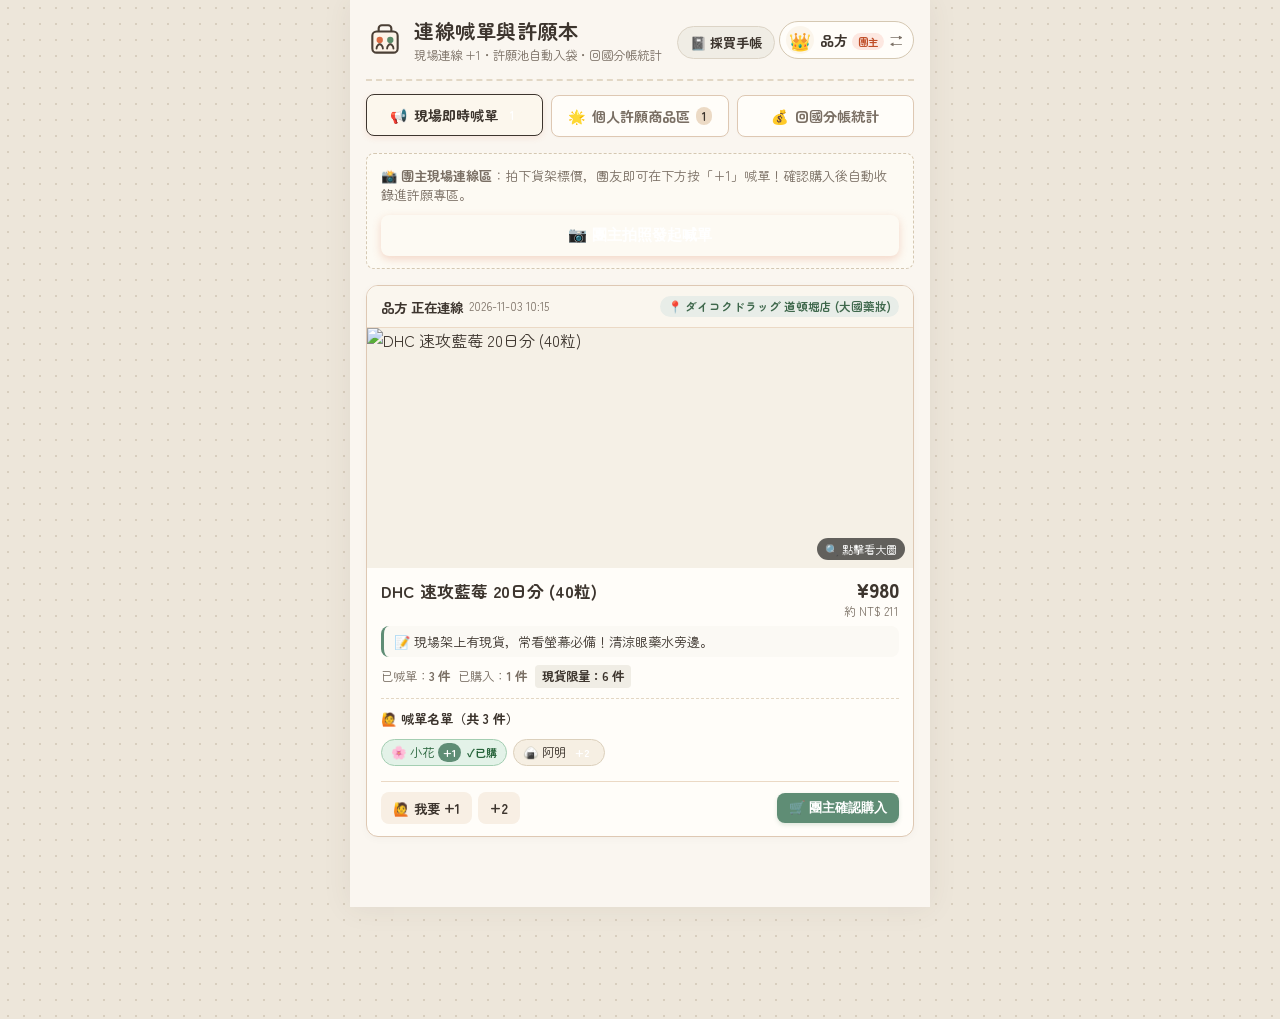
==== groupbuy.html @ c8077ee7 "Add files via upload" ====
<!DOCTYPE html>
<html lang="zh-TW">
  <head>
    <meta charset="UTF-8" />
    <meta name="viewport" content="width=device-width, initial-scale=1.0, maximum-scale=1.0, user-scalable=no" />
    <meta name="theme-color" content="#FAF6F0" />
    <title>旅途採買手帳｜日本藥妝團購喊單與許願本</title>
    <link rel="preconnect" href="https://fonts.googleapis.com" />
    <link rel="preconnect" href="https://fonts.gstatic.com" crossorigin />
    <link
      href="https://fonts.googleapis.com/css2?family=Noto+Sans+TC:wght@400;500;700&family=Zen+Maru+Gothic:wght@500;700&display=swap"
      rel="stylesheet"
    />
    <link rel="stylesheet" href="./styles.css?v=20261103_v1" />
    <link rel="stylesheet" href="./groupbuy.css?v=20261103_v1" />
  </head>
  <body>
    <div class="notebook-container groupbuy-app">
      <!-- 頂部手帳風導航列 -->
      <header class="app-header groupbuy-header">
        <div class="brand-title">
          <svg class="brand-icon" viewBox="0 0 36 36" fill="none" xmlns="http://www.w3.org/2000/svg">
            <path d="M6 14C6 11.7909 7.79086 10 10 10H26C28.2091 10 30 11.7909 30 14V26C30 28.2091 28.2091 30 26 30H10C7.79086 30 6 28.2091 6 26V14Z" fill="#FDF3E7" stroke="#4A3F35" stroke-width="2"/>
            <path d="M12 10V7C12 5.34315 13.3431 4 15 4H21C22.6569 4 24 5.34315 24 7V10" stroke="#4A3F35" stroke-width="2"/>
            <circle cx="13" cy="18" r="3" fill="#D96B43"/>
            <circle cx="23" cy="18" r="3" fill="#5B8C69"/>
            <path d="M10 26C10 23.5 12 22 13 22C14 22 16 23.5 16 26" stroke="#4A3F35" stroke-width="1.8" stroke-linecap="round"/>
            <path d="M20 26C20 23.5 22 22 23 22C24 22 26 23.5 26 26" stroke="#4A3F35" stroke-width="1.8" stroke-linecap="round"/>
          </svg>
          <div>
            <h1>連線喊單與許願本</h1>
            <p class="subtitle">現場連線 +1・許願池自動入袋・回國分帳統計</p>
          </div>
        </div>

        <div class="header-actions">
          <!-- 回到採買手帳主站按鈕 -->
          <a href="./index.html" class="nav-back-link" title="返回採買手帳比價">
            <span class="nav-pill">📓 採買手帳</span>
          </a>

          <!-- 當前個人帳號身分卡 -->
          <button id="btnSwitchUser" class="current-user-card" title="切換或建立帳號">
            <span id="currentUserAvatar" class="user-avatar-badge">👑</span>
            <div class="user-meta">
              <span id="currentUserName" class="user-name">品方</span>
              <span id="currentUserRole" class="user-role-tag leader">團主</span>
            </div>
            <span class="switch-icon">⇄</span>
          </button>
        </div>
      </header>

      <!-- 主要功能分頁導覽 -->
      <nav class="groupbuy-nav-tabs">
        <button type="button" class="tab-item active" data-tab="liveStream">
          <span class="tab-icon">📢</span>
          <span class="tab-title">現場即時喊單</span>
          <span class="tab-badge" id="badgeLiveCount">0</span>
        </button>
        <button type="button" class="tab-item" data-tab="wishlist">
          <span class="tab-icon">🌟</span>
          <span class="tab-title">個人許願商品區</span>
          <span class="tab-badge" id="badgeWishCount">0</span>
        </button>
        <button type="button" class="tab-item" data-tab="settlement">
          <span class="tab-icon">💰</span>
          <span class="tab-title">回國分帳統計</span>
        </button>
      </nav>

      <!-- TAB 1: 現場即時喊單看板 -->
      <main id="tabLiveStream" class="tab-content active">
        <!-- 發文頂部操作列 -->
        <section class="live-action-bar">
          <div class="live-prompt-note">
            📸 <strong>團主現場連線區</strong>：拍下貨架標價，團友即可在下方按「+1」喊單！確認購入後自動收錄進許願專區。
          </div>
          <button type="button" id="btnNewLivePost" class="btn-primary-action">
            <span>📷 團主拍照發起喊單</span>
          </button>
        </section>

        <!-- 現場連線貼文瀑布流 -->
        <section id="livePostsContainer" class="live-posts-grid">
          <!-- 動態渲染 -->
        </section>
      </main>

      <!-- TAB 2: 個人許願商品專區 -->
      <main id="tabWishlist" class="tab-content hidden">
        <section class="wishlist-toolbar">
          <div class="wishlist-filter-group">
            <label for="wishlistUserFilter" class="filter-label">檢視對象：</label>
            <select id="wishlistUserFilter" class="notebook-select">
              <option value="all">👥 全體成員的許願池</option>
              <!-- 動態載入使用者 -->
            </select>
          </div>

          <div class="wishlist-status-tabs">
            <button type="button" class="status-chip active" data-status="all">全部</button>
            <button type="button" class="status-chip" data-status="pending">📌 許願中</button>
            <button type="button" class="status-chip bought" data-status="bought">✅ 已購入</button>
          </div>

          <button type="button" id="btnOpenNewWishModal" class="btn-secondary-action">
            <span>➕ 我要許願商品</span>
          </button>
        </section>

        <!-- 許願卡片列表 -->
        <section id="wishlistContainer" class="wishlist-grid">
          <!-- 動態渲染 -->
        </section>
      </main>

      <!-- TAB 3: 回國金額分帳與統計 -->
      <main id="tabSettlement" class="tab-content hidden">
        <!-- 統計看板 -->
        <section class="summary-hero-card">
          <div class="hero-header">
            <h3>🧮 回國分帳結算總表</h3>
            <div class="rate-config-box">
              <label for="settlementRateInput">計算匯率：</label>
              <input type="number" id="settlementRateInput" step="0.001" value="0.215" class="rate-input" />
              <button type="button" id="btnSaveRate" class="mini-btn">更新</button>
            </div>
          </div>

          <div class="stat-tiles-row">
            <div class="stat-tile">
              <span class="stat-label">總採購品項</span>
              <strong id="statTotalItems" class="stat-num">0 件</strong>
            </div>
            <div class="stat-tile">
              <span class="stat-label">總採購日圓</span>
              <strong id="statTotalYen" class="stat-num yen">¥0</strong>
            </div>
            <div class="stat-tile highlight">
              <span class="stat-label">折合應收台幣</span>
              <strong id="statTotalTwd" class="stat-num twd">NT$ 0</strong>
            </div>
            <div class="stat-tile">
              <span class="stat-label">已收齊金額</span>
              <strong id="statPaidTwd" class="stat-num paid">NT$ 0</strong>
            </div>
          </div>
        </section>

        <!-- 各成員個別結算單 -->
        <section class="member-bills-section">
          <div class="section-title-row">
            <h4>📋 成員分帳帳單明細</h4>
            <button type="button" id="btnExportAllCsv" class="mini-btn">📥 匯出完整 CSV</button>
          </div>
          <div id="memberBillsContainer" class="member-bills-list">
            <!-- 動態渲染各成員帳單 -->
          </div>
        </section>
      </main>
    </div>

    <!-- MODAL 1: 團主發起現場喊單連線 -->
    <div id="modalNewLivePost" class="modal-backdrop hidden">
      <div class="modal-sheet">
        <div class="modal-header">
          <h3>📷 團主發起現場喊單連線</h3>
          <button type="button" class="close-btn" data-close-modal="modalNewLivePost">✕</button>
        </div>
        <form id="formNewLivePost" class="modal-form">
          <div class="form-group">
            <label class="form-label">商品相片 <span class="required">*</span></label>
            <div class="photo-upload-box">
              <input type="file" id="postImageInput" accept="image/*" class="file-input-hidden" />
              <div id="postImagePreviewContainer" class="image-preview-wrapper hidden">
                <img id="postImagePreview" src="" alt="預覽" />
                <button type="button" id="btnRemovePostImage" class="remove-photo-btn">✕ 重新選擇</button>
              </div>
              <button type="button" id="btnSelectPostImage" class="btn-upload-trigger">
                <span>📸 拍攝貨架或從相簿上傳</span>
              </button>
            </div>
          </div>

          <div class="form-group">
            <label for="postTitleInput" class="form-label">商品名稱 <span class="required">*</span></label>
            <input type="text" id="postTitleInput" class="form-input" placeholder="例：DHC 速攻藍莓 20日分" required />
          </div>

          <div class="form-row">
            <div class="form-group half">
              <label for="postPriceYenInput" class="form-label">現場標價 (日圓含稅) <span class="required">*</span></label>
              <div class="input-with-affix">
                <span class="affix">¥</span>
                <input type="number" id="postPriceYenInput" class="form-input" placeholder="980" min="1" required />
              </div>
            </div>
            <div class="form-group half">
              <label for="postStockLimitInput" class="form-label">現貨限量 (件)</label>
              <input type="number" id="postStockLimitInput" class="form-input" placeholder="不限請留空" min="1" />
            </div>
          </div>

          <div class="form-group">
            <label for="postStoreInput" class="form-label">所在店家 / 地點</label>
            <input type="text" id="postStoreInput" class="form-input" placeholder="例：ダイコクドラッグ 道頓堀店" />
          </div>

          <div class="form-group">
            <label for="postNoteInput" class="form-label">備註說明 / 款式規格</label>
            <textarea id="postNoteInput" class="form-textarea" rows="2" placeholder="例：架上還有現貨 5 包，清涼款只有 2 瓶"></textarea>
          </div>

          <div class="modal-footer">
            <button type="button" class="btn-cancel" data-close-modal="modalNewLivePost">取消</button>
            <button type="submit" class="btn-submit">🚀 發布現場喊單</button>
          </div>
        </form>
      </div>
    </div>

    <!-- MODAL 2: 成員新增許願商品 -->
    <div id="modalNewWish" class="modal-backdrop hidden">
      <div class="modal-sheet">
        <div class="modal-header">
          <h3>🌟 新增個人許願商品</h3>
          <button type="button" class="close-btn" data-close-modal="modalNewWish">✕</button>
        </div>
        <form id="formNewWish" class="modal-form">
          <div class="form-group">
            <label class="form-label">許願人身分</label>
            <div id="wishAuthorDisplay" class="static-pill-display">👑 品方</div>
          </div>

          <div class="form-group">
            <label class="form-label">商品相片 (包裝/照片)</label>
            <div class="photo-upload-box">
              <input type="file" id="wishImageInput" accept="image/*" class="file-input-hidden" />
              <div id="wishImagePreviewContainer" class="image-preview-wrapper hidden">
                <img id="wishImagePreview" src="" alt="預覽" />
                <button type="button" id="btnRemoveWishImage" class="remove-photo-btn">✕ 重新選擇</button>
              </div>
              <button type="button" id="btnSelectWishImage" class="btn-upload-trigger">
                <span>📷 上傳想買的商品包裝截圖</span>
              </button>
            </div>
          </div>

          <div class="form-group">
            <label for="wishTitleInput" class="form-label">商品名稱 <span class="required">*</span></label>
            <input type="text" id="wishTitleInput" class="form-input" placeholder="例：EVE 白兔止痛藥 QUICK DX 40錠" required />
          </div>

          <div class="form-row">
            <div class="form-group half">
              <label for="wishQtyInput" class="form-label">想買數量 <span class="required">*</span></label>
              <input type="number" id="wishQtyInput" class="form-input" value="1" min="1" max="99" required />
            </div>
            <div class="form-group half">
              <label for="wishTargetPriceInput" class="form-label">參考預算/建議售價 (日圓)</label>
              <div class="input-with-affix">
                <span class="affix">¥</span>
                <input type="number" id="wishTargetPriceInput" class="form-input" placeholder="例：1780" min="0" />
              </div>
            </div>
          </div>

          <div class="form-group">
            <label for="wishNoteInput" class="form-label">規格備註 (容量/顏色/口味/可接受替代品)</label>
            <textarea id="wishNoteInput" class="form-textarea" rows="2" placeholder="例：如果 40 錠缺貨，買 20 錠也可以"></textarea>
          </div>

          <div class="modal-footer">
            <button type="button" class="btn-cancel" data-close-modal="modalNewWish">取消</button>
            <button type="submit" class="btn-submit">✨ 加入許願池</button>
          </div>
        </form>
      </div>
    </div>

    <!-- MODAL 3: 切換或建立帳號 -->
    <div id="modalAccount" class="modal-backdrop hidden">
      <div class="modal-sheet">
        <div class="modal-header">
          <h3>👥 切換或建立個人帳號</h3>
          <button type="button" class="close-btn" data-close-modal="modalAccount">✕</button>
        </div>
        <div class="account-modal-content">
          <p class="account-tip">點擊切換操作身分；不同成員可以喊單或許願，團主能確認購入！</p>
          <div id="accountsListContainer" class="accounts-list">
            <!-- 動態渲染帳號 -->
          </div>

          <hr class="divider" />

          <!-- 新增個人帳號表單 -->
          <form id="formNewUser" class="new-user-form">
            <h4>➕ 建立新朋友帳號</h4>
            <div class="form-row">
              <div class="form-group" style="width:70px;">
                <label class="form-label">頭像</label>
                <select id="newUserAvatar" class="notebook-select">
                  <option value="🌸">🌸</option>
                  <option value="🍙">🍙</option>
                  <option value="🐱">🐱</option>
                  <option value="🐶">🐶</option>
                  <option value="🐰">🐰</option>
                  <option value="🐻">🐻</option>
                  <option value="🐼">🐼</option>
                  <option value="🦊">🦊</option>
                  <option value="🍓">🍓</option>
                  <option value="👑">👑</option>
                </select>
              </div>
              <div class="form-group" style="flex:1;">
                <label for="newUserNameInput" class="form-label">姓名 / LINE暱稱 <span class="required">*</span></label>
                <input type="text" id="newUserNameInput" class="form-input" placeholder="例：小雅" required />
              </div>
              <div class="form-group" style="width:110px;">
                <label class="form-label">身分</label>
                <select id="newUserRole" class="notebook-select">
                  <option value="member">團友</option>
                  <option value="leader">團主(代購)</option>
                </select>
              </div>
            </div>
            <button type="submit" class="btn-secondary-action full-width">➕ 建立並切換為此帳號</button>
          </form>
        </div>
      </div>
    </div>

    <!-- MODAL 4: 團主確認購入彈窗 -->
    <div id="modalConfirmPurchase" class="modal-backdrop hidden">
      <div class="modal-sheet">
        <div class="modal-header">
          <h3>🛒 確認購入・商品移至個人許願專區</h3>
          <button type="button" class="close-btn" data-close-modal="modalConfirmPurchase">✕</button>
        </div>
        <div class="confirm-purchase-body">
          <div id="confirmPurchaseProductSummary" class="purchase-product-summary"></div>
          <p class="confirm-tip">請勾選本次在店裡實際買到的成員喊單。勾選後，商品會<strong>自動移入該成員的個人許願池「已購入」清單</strong>中，並計入分帳！</p>
          <div id="confirmOrdersListContainer" class="confirm-orders-list"></div>
          <div class="modal-footer">
            <button type="button" class="btn-cancel" data-close-modal="modalConfirmPurchase">取消</button>
            <button type="button" id="btnExecutePurchase" class="btn-submit">✅ 確認入袋並移至已購入</button>
          </div>
        </div>
      </div>
    </div>

    <!-- 圖片放大預覽 Lightbox -->
    <div id="groupbuyLightbox" class="modal-backdrop hidden">
      <div class="lightbox-content">
        <button id="btnCloseLightbox" class="lightbox-close">✕ 關閉原圖</button>
        <img id="lightboxImg" src="" alt="放大圖" />
      </div>
    </div>

    <!-- 輕量 Toast 提示 -->
    <div id="toastBanner" class="toast-banner hidden"></div>

    <script src="./groupbuy.js?v=20261103_v1"></script>
  </body>
</html>
---- styles.css ----
:root {
  --bg-paper: #faf6f0;
  --bg-card: #fffdf9;
  --bg-sub: #f3ece1;
  --ink-main: #3d352e;
  --ink-muted: #7a6f64;
  --ink-light: #a69b8f;
  --border-warm: #e4dbc8;
  --border-dark: #4a3f35;
  --accent-sage: #5f8d75;
  --accent-sage-light: #e5f0ea;
  --accent-persimmon: #d96b43;
  --accent-persimmon-light: #fbece6;
  --accent-mustard: #e6b450;
  --shadow-soft: 0 3px 0 #e4dbc8;
  --shadow-active: 0 3px 0 #5f8d75;
  --radius-lg: 18px;
  --radius-md: 12px;
  --radius-sm: 8px;
}

* {
  box-sizing: border-box;
  margin: 0;
  padding: 0;
  -webkit-tap-highlight-color: transparent;
}

body {
  background-color: #ede6da;
  background-image: radial-gradient(#d8cebe 0.8px, transparent 0.8px);
  background-size: 16px 16px;
  color: var(--ink-main);
  font-family: "Zen Maru Gothic", "Noto Sans TC", sans-serif;
  line-height: 1.5;
  padding-bottom: 112px;
}

.notebook-container {
  max-width: 580px;
  margin: 0 auto;
  min-height: 100vh;
  background-color: var(--bg-paper);
  box-shadow: 0 0 28px rgba(74, 63, 53, 0.08);
  padding: 16px 16px 32px;
  position: relative;
}

/* 頂部標題列 */
.app-header {
  display: flex;
  align-items: center;
  justify-content: space-between;
  padding-bottom: 14px;
  border-bottom: 2px dashed var(--border-warm);
  margin-bottom: 14px;
}

.brand-title {
  display: flex;
  align-items: center;
  gap: 10px;
}

.brand-icon {
  width: 38px;
  height: 38px;
  flex-shrink: 0;
}

.brand-title h1 {
  font-size: 1.25rem;
  font-weight: 700;
  letter-spacing: 0.03em;
  color: var(--ink-main);
}

.subtitle {
  font-size: 0.78rem;
  color: var(--ink-muted);
}

.icon-btn {
  display: inline-flex;
  align-items: center;
  gap: 6px;
  background: var(--bg-card);
  border: 1.5px solid var(--border-warm);
  border-radius: 999px;
  padding: 6px 10px;
  color: var(--ink-main);
  font-family: inherit;
  font-size: 0.78rem;
  cursor: pointer;
  box-shadow: 0 2px 0 var(--border-warm);
  transition: transform 0.1s ease;
}

.icon-btn:active {
  transform: translateY(1px);
}

.rate-pill {
  font-weight: 700;
  color: var(--accent-sage);
}

/* 商店切換書籤 */
.store-tabs-section {
  display: flex;
  align-items: center;
  gap: 8px;
  margin-bottom: 12px;
  overflow-x: auto;
  padding-bottom: 4px;
  scrollbar-width: none;
}

.store-tabs-section::-webkit-scrollbar {
  display: none;
}

.store-tabs {
  display: flex;
  gap: 8px;
}

.store-tab {
  white-space: nowrap;
  padding: 7px 14px;
  border-radius: 12px;
  border: 1.5px solid var(--border-warm);
  background: var(--bg-sub);
  color: var(--ink-muted);
  font-family: inherit;
  font-size: 0.86rem;
  font-weight: 700;
  cursor: pointer;
  display: inline-flex;
  align-items: center;
  gap: 6px;
  transition: all 0.15s ease;
}

.store-tab.active {
  background: var(--ink-main);
  color: #fffdf9;
  border-color: var(--ink-main);
  box-shadow: 0 2px 0 rgba(61, 53, 46, 0.25);
}

.store-tab-count {
  font-size: 0.72rem;
  padding: 1px 6px;
  border-radius: 99px;
  background: rgba(255, 255, 255, 0.2);
}

.store-tab:not(.active) .store-tab-count {
  background: var(--border-warm);
  color: var(--ink-main);
}

.add-store-btn {
  white-space: nowrap;
  padding: 7px 12px;
  border-radius: 12px;
  border: 1.5px dashed var(--ink-light);
  background: transparent;
  color: var(--ink-muted);
  font-family: inherit;
  font-size: 0.82rem;
  font-weight: 600;
  cursor: pointer;
}

/* 免稅進度卡片 */
.tax-free-card {
  background: var(--bg-card);
  border: 1.5px solid var(--border-warm);
  border-radius: var(--radius-md);
  padding: 12px 14px;
  margin-bottom: 14px;
  box-shadow: var(--shadow-soft);
}

.tax-free-card.achieved {
  border-color: var(--accent-sage);
  background: linear-gradient(180deg, #f7fbf8 0%, #fffdf9 100%);
}

.tax-free-header {
  display: flex;
  justify-content: space-between;
  align-items: center;
  margin-bottom: 8px;
  gap: 8px;
}

.store-badge {
  font-size: 0.85rem;
  font-weight: 700;
  color: var(--ink-main);
  background: #f5ebd6;
  padding: 2px 9px;
  border-radius: 6px;
}

.tax-free-status {
  font-size: 0.82rem;
  font-weight: 700;
  color: var(--accent-persimmon);
}

.tax-free-card.achieved .tax-free-status {
  color: var(--accent-sage);
}

.progress-track {
  width: 100%;
  height: 10px;
  background: var(--bg-sub);
  border-radius: 99px;
  overflow: hidden;
  border: 1px solid var(--border-warm);
}

.progress-fill {
  height: 100%;
  background: repeating-linear-gradient(
    -45deg,
    var(--accent-mustard),
    var(--accent-mustard) 8px,
    #f0c565 8px,
    #f0c565 16px
  );
  border-radius: 99px;
  transition: width 0.3s ease;
}

.tax-free-card.achieved .progress-fill {
  background: var(--accent-sage);
}

.tax-free-sub {
  display: flex;
  justify-content: space-between;
  align-items: center;
  margin-top: 6px;
  font-size: 0.74rem;
  color: var(--ink-muted);
}

.text-link-btn {
  background: none;
  border: none;
  color: var(--ink-muted);
  text-decoration: underline;
  font-size: 0.74rem;
  font-family: inherit;
  cursor: pointer;
}

/* 拍照上傳區塊 */
.upload-section {
  margin-bottom: 16px;
}

.upload-box {
  display: flex;
  align-items: center;
  gap: 14px;
  background: #fff9ec;
  border: 2px dashed #cbbba0;
  border-radius: var(--radius-lg);
  padding: 14px 16px;
  cursor: pointer;
  transition: background 0.15s ease, transform 0.1s ease;
}

.upload-box:active {
  transform: scale(0.99);
  background: #f7eedb;
}

.upload-icon-wrap {
  width: 48px;
  height: 48px;
  border-radius: 14px;
  background: #f3e5ab;
  border: 1.5px solid var(--border-dark);
  display: flex;
  align-items: center;
  justify-content: center;
  flex-shrink: 0;
}

.upload-text {
  display: flex;
  flex-direction: column;
  gap: 2px;
}

.upload-text strong {
  font-size: 0.96rem;
  color: var(--ink-main);
}

.upload-text span {
  font-size: 0.76rem;
  color: var(--ink-muted);
}

.quick-actions-bar {
  display: flex;
  gap: 8px;
  margin-top: 10px;
}

.secondary-pill-btn {
  flex: 1;
  padding: 7px 12px;
  border-radius: 99px;
  border: 1.5px solid var(--border-warm);
  background: var(--bg-card);
  color: var(--ink-main);
  font-family: inherit;
  font-size: 0.8rem;
  font-weight: 700;
  cursor: pointer;
  box-shadow: 0 2px 0 var(--border-warm);
}

.secondary-pill-btn[data-active="true"] {
  background: var(--accent-sage-light);
  border-color: var(--accent-sage);
  color: var(--accent-sage);
}

/* AI 載入橫幅 */
.ai-loading-banner {
  display: flex;
  align-items: center;
  gap: 10px;
  background: #fff6e0;
  border: 1.5px solid var(--accent-mustard);
  border-radius: var(--radius-md);
  padding: 10px 14px;
  margin-bottom: 14px;
  font-size: 0.84rem;
  font-weight: 700;
  color: var(--ink-main);
}

.spinner {
  width: 18px;
  height: 18px;
  border: 2.5px solid var(--border-warm);
  border-top-color: var(--accent-persimmon);
  border-radius: 50%;
  animation: spin 0.8s linear infinite;
  flex-shrink: 0;
}

@keyframes spin {
  to {
    transform: rotate(360deg);
  }
}

/* 照片繪本卡片 */
.photo-cards-container {
  display: flex;
  flex-direction: column;
  gap: 18px;
}

.photo-card {
  background: var(--bg-card);
  border: 1.5px solid var(--border-warm);
  border-radius: var(--radius-lg);
  box-shadow: var(--shadow-soft);
  position: relative;
  overflow: hidden;
}

/* 紙膠帶裝飾 */
.photo-card::before {
  content: "";
  position: absolute;
  top: -6px;
  left: 50%;
  transform: translateX(-50%) rotate(-1.5deg);
  width: 86px;
  height: 18px;
  background: rgba(230, 180, 80, 0.35);
  border-left: 2px dotted rgba(255, 255, 255, 0.7);
  border-right: 2px dotted rgba(255, 255, 255, 0.7);
  z-index: 2;
  pointer-events: none;
}

.photo-card-header {
  display: flex;
  gap: 12px;
  padding: 14px;
  background: var(--bg-sub);
  border-bottom: 1.5px dashed var(--border-warm);
  align-items: center;
}

.shelf-thumb-wrap {
  position: relative;
  width: 82px;
  height: 82px;
  border-radius: 10px;
  overflow: hidden;
  border: 2px solid #fff;
  box-shadow: 0 2px 6px rgba(0, 0, 0, 0.12);
  flex-shrink: 0;
  cursor: zoom-in;
  background: #e5dec9;
}

.shelf-thumb-wrap img {
  width: 100%;
  height: 100%;
  object-fit: cover;
  display: block;
}

.zoom-hint {
  position: absolute;
  bottom: 3px;
  right: 3px;
  background: rgba(61, 53, 46, 0.75);
  color: #fff;
  font-size: 0.65rem;
  padding: 1px 5px;
  border-radius: 4px;
}

.photo-meta {
  flex: 1;
  min-width: 0;
}

.photo-title-row {
  display: flex;
  justify-content: space-between;
  align-items: flex-start;
  gap: 6px;
}

.photo-title {
  font-size: 0.92rem;
  font-weight: 700;
  color: var(--ink-main);
}

.photo-hint {
  font-size: 0.75rem;
  color: var(--ink-muted);
  margin-top: 2px;
}

.photo-card-actions {
  display: flex;
  gap: 6px;
  margin-top: 8px;
  flex-wrap: wrap;
}

.mini-btn {
  padding: 3px 9px;
  font-size: 0.73rem;
  font-family: inherit;
  font-weight: 700;
  border-radius: 6px;
  border: 1px solid var(--border-warm);
  background: var(--bg-card);
  color: var(--ink-muted);
  cursor: pointer;
}

.mini-btn:hover {
  color: var(--ink-main);
  border-color: var(--ink-light);
}

.mini-btn.danger:hover {
  color: var(--accent-persimmon);
  border-color: var(--accent-persimmon);
}

/* 商品選擇列表 */
.product-list {
  padding: 10px 12px 12px;
  display: flex;
  flex-direction: column;
  gap: 10px;
}

.product-item {
  display: flex;
  flex-direction: column;
  gap: 8px;
  padding: 11px 12px;
  border-radius: var(--radius-md);
  border: 1.5px solid var(--border-warm);
  background: #fff;
  transition: all 0.15s ease;
  cursor: pointer;
}

.product-item.selected {
  border-color: var(--accent-sage);
  background: var(--accent-sage-light);
  box-shadow: var(--shadow-active);
}

.product-top-row {
  display: flex;
  align-items: flex-start;
  gap: 10px;
}

.check-circle {
  width: 24px;
  height: 24px;
  border-radius: 7px;
  border: 2px solid #b8ab99;
  background: #fff;
  display: flex;
  align-items: center;
  justify-content: center;
  flex-shrink: 0;
  margin-top: 2px;
  color: transparent;
  font-size: 0.85rem;
  font-weight: 700;
  transition: all 0.15s ease;
}

.product-item.selected .check-circle {
  background: var(--accent-sage);
  border-color: var(--accent-sage);
  color: #fff;
}

.product-info {
  flex: 1;
  min-width: 0;
}

.product-name {
  font-size: 0.94rem;
  font-weight: 700;
  color: var(--ink-main);
  line-height: 1.35;
  word-break: break-word;
}

.product-note-row {
  display: flex;
  align-items: center;
  gap: 6px;
  flex-wrap: wrap;
  margin-top: 3px;
}

.product-note {
  font-size: 0.75rem;
  color: var(--ink-muted);
}

.compare-badge {
  font-size: 0.7rem;
  font-weight: 700;
  padding: 1px 6px;
  border-radius: 5px;
}

.compare-badge.cheaper {
  background: #dff2e4;
  color: #2f6f46;
}

.compare-badge.pricier {
  background: #fbe5df;
  color: #b84a27;
}

.item-action-btns {
  display: inline-flex;
  align-items: center;
  gap: 4px;
  flex-shrink: 0;
}

.check-lowest-btn {
  background: #fdf3d8;
  border: 1.5px solid var(--accent-mustard);
  color: #7d5910;
  font-family: inherit;
  font-size: 0.74rem;
  font-weight: 700;
  padding: 3px 8px;
  border-radius: 6px;
  cursor: pointer;
  white-space: nowrap;
  display: inline-flex;
  align-items: center;
  gap: 3px;
  transition: all 0.12s ease;
}

.check-lowest-btn:hover {
  background: #fae4ad;
  transform: translateY(-1px);
}

.check-lowest-btn:active {
  transform: translateY(0);
}

.item-lowest-result {
  margin-top: 8px;
  padding: 9px 12px;
  border-radius: var(--radius-sm);
  font-size: 0.8rem;
  line-height: 1.45;
}

.item-lowest-result.lowest-success {
  background: #eef8f1;
  border: 1.5px solid #8ecda2;
  color: #17522d;
}

.item-lowest-result.lowest-warning {
  background: #fdf1ec;
  border: 1.5px solid #f3b5a1;
  color: #9c3313;
}

.item-lowest-result.lowest-info {
  background: #f4f0ea;
  border: 1.5px solid var(--border-warm);
  color: var(--ink-muted);
}

.item-lowest-result .result-title {
  font-weight: 700;
  font-size: 0.84rem;
  display: flex;
  align-items: center;
  gap: 5px;
  margin-bottom: 3px;
}

.item-lowest-result .price-highlight {
  font-size: 0.95rem;
  font-weight: 700;
  color: #c03914;
}

.item-lowest-result .result-actions {
  margin-top: 6px;
  display: flex;
  align-items: center;
  gap: 8px;
}

.edit-item-btn,
.delete-item-btn {
  background: var(--bg-sub);
  border: 1px solid var(--border-warm);
  border-radius: 6px;
  color: var(--ink-muted);
  font-family: inherit;
  font-size: 0.74rem;
  font-weight: 700;
  cursor: pointer;
  padding: 2px 7px;
  transition: all 0.12s ease;
}

.edit-item-btn:hover {
  color: var(--ink-main);
  border-color: var(--ink-light);
}

.delete-item-btn:hover {
  color: var(--accent-persimmon);
  border-color: var(--accent-persimmon);
  background: var(--accent-persimmon-light);
}

.add-card-item-row-btn {
  width: 100%;
  padding: 9px 12px;
  border-radius: var(--radius-md);
  border: 1.5px dashed #cbbba0;
  background: #fffaf0;
  color: var(--ink-muted);
  font-family: inherit;
  font-size: 0.82rem;
  font-weight: 700;
  cursor: pointer;
  transition: all 0.15s ease;
}

.add-card-item-row-btn:hover {
  color: var(--ink-main);
  border-color: var(--ink-main);
  background: #f7eedb;
}

/* 含稅與未稅價格並列區 */
.product-bottom-row {
  display: flex;
  align-items: center;
  justify-content: space-between;
  gap: 8px;
  padding-left: 34px;
  flex-wrap: wrap;
}

.price-badges {
  display: flex;
  align-items: baseline;
  gap: 10px;
  flex-wrap: wrap;
}

.price-pill {
  display: inline-flex;
  align-items: baseline;
  gap: 4px;
}

.price-pill .tag {
  font-size: 0.68rem;
  font-weight: 700;
  padding: 1px 5px;
  border-radius: 4px;
}

.price-pill.untaxed .tag {
  background: #f0e8da;
  color: var(--ink-muted);
}

.price-pill.taxed .tag {
  background: var(--accent-persimmon-light);
  color: var(--accent-persimmon);
}

.price-pill.untaxed .val {
  font-size: 0.92rem;
  font-weight: 700;
  color: var(--ink-main);
}

.price-pill.taxed .val {
  font-size: 1.02rem;
  font-weight: 700;
  color: var(--accent-persimmon);
}

.twd-sub {
  font-size: 0.72rem;
  color: var(--ink-muted);
}

/* 數量加減控制 */
.qty-controls {
  display: inline-flex;
  align-items: center;
  gap: 6px;
  background: #fff;
  border: 1.5px solid var(--border-warm);
  border-radius: 99px;
  padding: 2px 4px;
}

.qty-btn {
  width: 24px;
  height: 24px;
  border-radius: 50%;
  border: none;
  background: var(--bg-sub);
  color: var(--ink-main);
  font-weight: 700;
  font-size: 0.95rem;
  cursor: pointer;
  display: flex;
  align-items: center;
  justify-content: center;
}

.qty-btn:active {
  background: var(--border-warm);
}

.qty-num {
  min-width: 20px;
  text-align: center;
  font-size: 0.86rem;
  font-weight: 700;
}

/* 空狀態 */
.empty-state {
  text-align: center;
  padding: 36px 20px;
  background: var(--bg-card);
  border: 1.5px dashed var(--border-warm);
  border-radius: var(--radius-lg);
  color: var(--ink-muted);
}

.empty-state p {
  font-size: 0.88rem;
  margin-bottom: 12px;
}

/* 底部結算統計列 */
.summary-Dock {
  position: fixed;
  bottom: 0;
  left: 0;
  right: 0;
  z-index: 20;
  pointer-events: none;
}

.summary-main {
  max-width: 580px;
  margin: 0 auto;
  background: #3d352e;
  color: #fffdf9;
  border-top: 3px solid var(--accent-mustard);
  border-radius: 20px 20px 0 0;
  padding: 12px 16px 16px;
  display: flex;
  align-items: center;
  justify-content: space-between;
  gap: 12px;
  box-shadow: 0 -6px 20px rgba(61, 53, 46, 0.22);
  pointer-events: auto;
}

.summary-count-block {
  display: flex;
  align-items: center;
  gap: 10px;
  cursor: pointer;
  background: rgba(255, 255, 255, 0.08);
  padding: 6px 12px 6px 8px;
  border-radius: 14px;
}

.cart-bubble {
  min-width: 34px;
  height: 34px;
  padding: 0 8px;
  border-radius: 99px;
  background: var(--accent-persimmon);
  color: #fff;
  font-weight: 700;
  font-size: 1.05rem;
  display: flex;
  align-items: center;
  justify-content: center;
}

.count-labels {
  display: flex;
  flex-direction: column;
}

.label-small {
  font-size: 0.72rem;
  color: #d7ccb8;
}

.label-detail {
  font-size: 0.78rem;
  font-weight: 700;
  color: #f3e5ab;
}

.summary-prices {
  display: flex;
  flex-direction: column;
  align-items: flex-end;
  gap: 2px;
}

.price-row {
  display: flex;
  align-items: baseline;
  gap: 6px;
}

.price-tag-label {
  font-size: 0.72rem;
  color: #d7ccb8;
}

.price-qty {
  font-size: 0.92rem;
  font-weight: 700;
  color: #a8e0be;
}

.price-yen {
  font-size: 0.95rem;
  font-weight: 700;
  color: #fff;
}

.price-yen.highlight {
  font-size: 1.2rem;
  color: #f9c86b;
}

.price-twd {
  font-size: 0.74rem;
  color: #c7baa5;
}

/* Modal / 抽屜視窗 */
.modal-backdrop {
  position: fixed;
  inset: 0;
  background: rgba(45, 38, 32, 0.55);
  z-index: 50;
  display: flex;
  align-items: flex-end;
  justify-content: center;
}

.modal-backdrop.hidden,
.hidden {
  display: none !important;
}

.modal-sheet {
  width: 100%;
  max-width: 580px;
  max-height: 86vh;
  background: var(--bg-paper);
  border-radius: 22px 22px 0 0;
  padding: 18px 18px 24px;
  overflow-y: auto;
  border-top: 2px solid var(--border-warm);
}

.modal-header {
  display: flex;
  justify-content: space-between;
  align-items: center;
  padding-bottom: 12px;
  border-bottom: 1.5px dashed var(--border-warm);
  margin-bottom: 14px;
}

.modal-header h3 {
  font-size: 1.02rem;
}

.close-btn {
  background: var(--bg-sub);
  border: none;
  width: 30px;
  height: 30px;
  border-radius: 50%;
  font-size: 0.9rem;
  cursor: pointer;
  color: var(--ink-main);
}

.settings-form {
  display: flex;
  flex-direction: column;
  gap: 14px;
}

.form-field {
  display: flex;
  flex-direction: column;
  gap: 5px;
}

.form-field span {
  font-size: 0.82rem;
  font-weight: 700;
  color: var(--ink-main);
}

.form-field input {
  padding: 10px 12px;
  border-radius: 10px;
  border: 1.5px solid var(--border-warm);
  background: #fff;
  font-family: inherit;
  font-size: 0.92rem;
  color: var(--ink-main);
}

.field-hint {
  font-size: 0.73rem;
  color: var(--ink-muted);
}

.field-hint a {
  color: var(--accent-persimmon);
}

.form-row-2col {
  display: grid;
  grid-template-columns: 1fr 1fr;
  gap: 10px;
}

.tax-rate-selector {
  display: flex;
  align-items: center;
  gap: 6px;
  flex-wrap: wrap;
  font-size: 0.8rem;
  font-weight: 700;
}

.tax-chip {
  padding: 5px 10px;
  border-radius: 99px;
  border: 1.5px solid var(--border-warm);
  background: #fff;
  font-family: inherit;
  font-size: 0.76rem;
  cursor: pointer;
}

.tax-chip.active {
  background: var(--ink-main);
  color: #fff;
  border-color: var(--ink-main);
}

.preset-restore-box {
  display: flex;
  align-items: center;
  justify-content: space-between;
  gap: 8px;
  padding: 10px 12px;
  background: var(--bg-sub);
  border-radius: 10px;
  font-size: 0.8rem;
}

.primary-btn {
  padding: 11px 16px;
  border-radius: 12px;
  border: none;
  background: var(--accent-sage);
  color: #fff;
  font-family: inherit;
  font-size: 0.92rem;
  font-weight: 700;
  cursor: pointer;
  box-shadow: 0 3px 0 #456b57;
}

.primary-btn.full-width {
  width: 100%;
}

.danger-outline-btn {
  padding: 11px 14px;
  border-radius: 12px;
  border: 1.5px solid var(--accent-persimmon);
  background: transparent;
  color: var(--accent-persimmon);
  font-family: inherit;
  font-size: 0.86rem;
  font-weight: 700;
  cursor: pointer;
}

.danger-solid-btn {
  padding: 11px 14px;
  border-radius: 12px;
  border: none;
  background: var(--accent-persimmon);
  color: #fff;
  font-family: inherit;
  font-size: 0.86rem;
  font-weight: 700;
  cursor: pointer;
  box-shadow: 0 3px 0 #a94c2b;
}

.store-sub-actions {
  display: inline-flex;
  align-items: center;
  gap: 4px;
}

.sub-divider {
  color: var(--border-warm);
}

.danger-link {
  color: var(--accent-persimmon);
}

.store-danger-zone {
  margin-top: 8px;
  padding-top: 14px;
  border-top: 1.5px dashed var(--border-warm);
  display: flex;
  flex-direction: column;
  gap: 10px;
}

.danger-zone-title {
  font-size: 0.8rem;
  font-weight: 700;
  color: var(--ink-muted);
}

.confirm-message {
  font-size: 0.92rem;
  color: var(--ink-main);
  margin-bottom: 18px;
  line-height: 1.55;
  white-space: pre-line;
}

.toast-banner {
  position: fixed;
  top: 20px;
  left: 50%;
  transform: translateX(-50%);
  background: #3d352e;
  color: #fffdf9;
  padding: 10px 18px;
  border-radius: 99px;
  font-size: 0.85rem;
  font-weight: 700;
  z-index: 100;
  box-shadow: 0 4px 16px rgba(0, 0, 0, 0.22);
  pointer-events: none;
}

/* 剪裁視窗樣式 */
.cropper-sheet {
  max-height: 92vh;
}

.cropper-tip {
  font-size: 0.78rem;
  color: var(--accent-persimmon);
  font-weight: 700;
  margin-bottom: 10px;
}

.cropper-viewport-wrap {
  position: relative;
  width: 100%;
  max-height: 55vh;
  min-height: 240px;
  background: #2b231c;
  border-radius: 12px;
  overflow: hidden;
  display: flex;
  align-items: center;
  justify-content: center;
  user-select: none;
  touch-action: none;
  margin-bottom: 14px;
}

#cropperImage {
  max-width: 100%;
  max-height: 55vh;
  display: block;
  pointer-events: none;
}

.crop-box {
  position: absolute;
  border: 2px solid #5f8d75;
  box-shadow: 0 0 0 9999px rgba(0, 0, 0, 0.55);
  cursor: move;
  box-sizing: border-box;
}

.crop-handle {
  position: absolute;
  width: 18px;
  height: 18px;
  background: #fff;
  border: 2px solid #5f8d75;
  border-radius: 4px;
}

.crop-handle.nw { top: -9px; left: -9px; cursor: nwse-resize; }
.crop-handle.ne { top: -9px; right: -9px; cursor: nesw-resize; }
.crop-handle.sw { bottom: -9px; left: -9px; cursor: nesw-resize; }
.crop-handle.se { bottom: -9px; right: -9px; cursor: nwse-resize; }

.cropper-actions {
  margin-top: 6px;
}

/* 購物明細列表 */
.cart-drawer-list {
  display: flex;
  flex-direction: column;
  gap: 8px;
  margin-bottom: 16px;
  max-height: 50vh;
  overflow-y: auto;
}

.cart-row {
  display: flex;
  justify-content: space-between;
  align-items: center;
  padding: 10px 12px;
  background: #fff;
  border: 1px solid var(--border-warm);
  border-radius: 10px;
  gap: 10px;
}

.cart-row-title {
  font-size: 0.88rem;
  font-weight: 700;
}

.cart-row-sub {
  font-size: 0.74rem;
  color: var(--ink-muted);
}

.cart-row-right {
  text-align: right;
  white-space: nowrap;
}

.modal-footer-actions {
  display: flex;
  gap: 10px;
}

.modal-footer-actions .primary-btn {
  flex: 1;
}

/* 原圖檢視器 */
.lightbox-content {
  width: 100%;
  height: 100%;
  display: flex;
  flex-direction: column;
  align-items: center;
  justify-content: center;
  padding: 16px;
  position: relative;
}

.lightbox-close {
  position: absolute;
  top: 20px;
  right: 20px;
  background: #fffdf9;
  color: var(--ink-main);
  border: none;
  padding: 8px 14px;
  border-radius: 99px;
  font-family: inherit;
  font-weight: 700;
  cursor: pointer;
}

#lightboxImg {
  max-width: 96%;
  max-height: 85vh;
  border-radius: 12px;
  box-shadow: 0 8px 30px rgba(0, 0, 0, 0.4);
  object-fit: contain;
}

/* 附近店家與比價特色按鈕 */
.add-store-btn.nearby-btn {
  border-style: solid;
  border-color: var(--accent-sage);
  color: var(--accent-sage);
  background: var(--accent-sage-light);
}

.add-store-btn.nearby-btn:hover {
  background: #d5e7dd;
}

.secondary-pill-btn.highlight-pill {
  background: #fdf3d8;
  border-color: var(--accent-mustard);
  color: #7d5910;
  font-weight: 700;
}

.secondary-pill-btn.highlight-pill:hover {
  background: #fbeac0;
}

/* 跨店比價徽章強化（最低價醒目標示） */
.compare-badge {
  font-size: 0.72rem;
  font-weight: 700;
  padding: 2px 7px;
  border-radius: 6px;
  cursor: pointer;
  display: inline-flex;
  align-items: center;
  gap: 3px;
  user-select: none;
  transition: transform 0.1s, opacity 0.15s;
}

.compare-badge:hover {
  opacity: 0.88;
  transform: scale(1.03);
}

.compare-badge.lowest {
  background: linear-gradient(135deg, #e4f7ea, #d2f0dc);
  color: #1a5631;
  border: 1px solid #99d8ac;
  box-shadow: 0 1px 3px rgba(33, 99, 56, 0.15);
}

.compare-badge.cheaper {
  background: #dff2e4;
  color: #2f6f46;
  border: 1px solid #bce1c7;
}

.compare-badge.pricier {
  background: #fbe5df;
  color: #b84a27;
  border: 1px solid #f2c0b4;
}

.compare-badge.same {
  background: #f0ede8;
  color: var(--ink-muted);
  border: 1px solid var(--border-warm);
}

/* 商店管理中 GPS 資訊列 */
.store-gps-card {
  display: flex;
  align-items: center;
  justify-content: space-between;
  padding: 10px 12px;
  background: var(--bg-sub);
  border-radius: var(--radius-sm);
  border: 1px solid var(--border-warm);
  gap: 8px;
  margin-bottom: 12px;
}

.store-gps-card .gps-meta {
  display: flex;
  flex-direction: column;
  font-size: 0.78rem;
  color: var(--ink-muted);
}

.store-gps-card .gps-val {
  font-weight: 700;
  color: var(--ink-main);
  word-break: break-all;
}

/* 附近店家視窗樣式 */
.nearby-modal-content {
  display: flex;
  flex-direction: column;
  gap: 12px;
}

.location-status-bar {
  display: flex;
  align-items: center;
  justify-content: space-between;
  background: var(--bg-card);
  padding: 10px 14px;
  border-radius: var(--radius-md);
  border: 1.5px solid var(--border-warm);
}

.location-info {
  display: flex;
  align-items: center;
  gap: 10px;
  flex: 1;
  min-width: 0;
}

.location-icon {
  font-size: 1.5rem;
}

.location-texts {
  display: flex;
  flex-direction: column;
  min-width: 0;
}

.location-texts strong {
  font-size: 0.88rem;
  color: var(--ink-main);
  white-space: nowrap;
  overflow: hidden;
  text-overflow: ellipsis;
}

.location-texts small {
  font-size: 0.72rem;
  color: var(--ink-muted);
}

.nearby-section-header {
  display: flex;
  align-items: center;
  justify-content: space-between;
  margin-bottom: 8px;
}

.nearby-section-header h4 {
  font-size: 0.85rem;
  font-weight: 700;
  color: var(--ink-main);
}

.nearby-list {
  display: flex;
  flex-direction: column;
  gap: 8px;
}

.nearby-item {
  display: flex;
  align-items: center;
  justify-content: space-between;
  background: var(--bg-card);
  padding: 10px 12px;
  border-radius: var(--radius-md);
  border: 1px solid var(--border-warm);
  gap: 10px;
}

.nearby-item.current-store {
  border-color: var(--accent-sage);
  background: #f4faf6;
}

.nearby-item-main {
  display: flex;
  flex-direction: column;
  min-width: 0;
  flex: 1;
}

.nearby-item-name {
  font-size: 0.88rem;
  font-weight: 700;
  color: var(--ink-main);
  display: flex;
  align-items: center;
  gap: 6px;
  flex-wrap: wrap;
}

.nearby-item-addr {
  font-size: 0.72rem;
  color: var(--ink-muted);
  margin-top: 2px;
}

.nearby-item-dist {
  display: inline-block;
  font-size: 0.72rem;
  font-weight: 700;
  color: var(--accent-persimmon);
  background: var(--accent-persimmon-light);
  padding: 1px 6px;
  border-radius: 99px;
  width: fit-content;
  margin-top: 4px;
}

.nearby-item-actions {
  display: flex;
  align-items: center;
  gap: 6px;
  flex-shrink: 0;
}

.active-store-tag {
  font-size: 0.72rem;
  font-weight: 700;
  background: var(--accent-sage);
  color: #fff;
  padding: 2px 7px;
  border-radius: 6px;
}

/* 跨店最低價清單視窗樣式 */
.modal-sheet.large-sheet {
  max-height: 88vh;
  display: flex;
  flex-direction: column;
}

.lowest-price-content {
  display: flex;
  flex-direction: column;
  gap: 12px;
  overflow-y: auto;
  max-height: calc(88vh - 80px);
  padding-bottom: 20px;
}

.search-and-filter-bar {
  display: flex;
  gap: 8px;
  align-items: center;
  flex-wrap: wrap;
}

.filter-input {
  flex: 1;
  min-width: 180px;
  padding: 8px 12px;
  border-radius: var(--radius-sm);
  border: 1.5px solid var(--border-warm);
  background: var(--bg-card);
  font-family: inherit;
  font-size: 0.85rem;
  color: var(--ink-main);
}

.filter-input:focus {
  outline: none;
  border-color: var(--accent-sage);
}

.filter-checkbox-label {
  display: flex;
  align-items: center;
  gap: 6px;
  font-size: 0.8rem;
  color: var(--ink-muted);
  cursor: pointer;
  user-select: none;
}

.lowest-price-stats-banner {
  background: #fdf6e7;
  border: 1px solid #f4e1b3;
  padding: 8px 12px;
  border-radius: var(--radius-sm);
  font-size: 0.8rem;
  color: #724e07;
  line-height: 1.4;
}

.lowest-price-list {
  display: flex;
  flex-direction: column;
  gap: 12px;
}

.lowest-product-card {
  background: var(--bg-card);
  border: 1.5px solid var(--border-warm);
  border-radius: var(--radius-md);
  padding: 12px;
  display: flex;
  flex-direction: column;
  gap: 10px;
  transition: box-shadow 0.2s;
}

.lowest-product-card:hover {
  box-shadow: 0 3px 10px rgba(61, 53, 46, 0.08);
}

.lowest-card-head {
  display: flex;
  align-items: flex-start;
  justify-content: space-between;
  gap: 8px;
}

.lowest-card-head .product-name {
  font-size: 0.92rem;
  font-weight: 700;
  color: var(--ink-main);
}

.lowest-card-head .product-note {
  font-size: 0.75rem;
  color: var(--ink-muted);
}

.lowest-spotlight-badge {
  display: inline-flex;
  align-items: center;
  gap: 4px;
  background: linear-gradient(135deg, #fef1cf, #fde4a4);
  color: #7d5203;
  font-size: 0.78rem;
  font-weight: 700;
  padding: 3px 8px;
  border-radius: 99px;
  border: 1px solid #ebd07d;
  white-space: nowrap;
}

.lowest-store-table {
  display: flex;
  flex-direction: column;
  gap: 6px;
  background: var(--bg-sub);
  padding: 8px 10px;
  border-radius: var(--radius-sm);
}

.lowest-store-row {
  display: flex;
  align-items: center;
  justify-content: space-between;
  padding: 4px 6px;
  border-radius: 6px;
  font-size: 0.8rem;
}

.lowest-store-row.is-lowest {
  background: #e5f5ea;
  border: 1px solid #a8dcba;
  font-weight: 700;
}

.lowest-store-name {
  color: var(--ink-main);
  display: flex;
  align-items: center;
  gap: 5px;
}

.lowest-store-prices {
  display: flex;
  align-items: center;
  gap: 8px;
}

.lowest-store-prices .price-yen {
  font-weight: 700;
  color: var(--ink-main);
}

.lowest-store-prices .price-diff {
  font-size: 0.72rem;
  color: var(--accent-persimmon);
  font-weight: 600;
}

/* 單一商品跨店比價視窗 */
.item-compare-content {
  display: flex;
  flex-direction: column;
  gap: 12px;
}

.item-compare-header {
  background: var(--bg-sub);
  padding: 12px;
  border-radius: var(--radius-sm);
  border: 1px solid var(--border-warm);
}

.item-compare-header h4 {
  font-size: 0.95rem;
  color: var(--ink-main);
  margin-bottom: 2px;
}

.item-compare-header p {
  font-size: 0.78rem;
  color: var(--ink-muted);
}

.item-compare-stores-list {
  display: flex;
  flex-direction: column;
  gap: 8px;
}

.compare-store-card {
  display: flex;
  align-items: center;
  justify-content: space-between;
  padding: 10px 12px;
  background: var(--bg-card);
  border: 1.5px solid var(--border-warm);
  border-radius: var(--radius-md);
  gap: 10px;
}

.compare-store-card.is-lowest {
  border-color: var(--accent-sage);
  background: #f4faf6;
}

.compare-store-info {
  display: flex;
  flex-direction: column;
}

.compare-store-info .store-name {
  font-size: 0.88rem;
  font-weight: 700;
  color: var(--ink-main);
}

.compare-store-info .price-sub {
  font-size: 0.75rem;
  color: var(--ink-muted);
}

.compare-store-right {
  display: flex;
  flex-direction: column;
  align-items: flex-end;
  gap: 4px;
}

/* 日本知名藥妝網站比價區塊 */
.online-compare-box {
  margin-top: 10px;
  padding: 10px 12px;
  background: #fbf9f4;
  border: 1px dashed #d5c8b2;
  border-radius: var(--radius-sm);
  display: flex;
  flex-direction: column;
  gap: 8px;
}

.online-compare-header {
  display: flex;
  align-items: center;
  justify-content: space-between;
  flex-wrap: wrap;
  gap: 6px;
}

.online-compare-header strong {
  font-size: 0.82rem;
  color: var(--ink-main);
  display: flex;
  align-items: center;
  gap: 4px;
}

.jp-sites-grid {
  display: flex;
  flex-wrap: wrap;
  gap: 6px;
}

.jp-site-chip {
  display: inline-flex;
  align-items: center;
  gap: 4px;
  padding: 4px 9px;
  border-radius: 99px;
  font-size: 0.73rem;
  font-weight: 700;
  text-decoration: none;
  border: 1px solid var(--border-warm);
  background: #fff;
  color: var(--ink-main);
  transition: all 0.15s ease;
  user-select: none;
}

.jp-site-chip:hover {
  background: var(--bg-sub);
  border-color: var(--accent-sage);
  color: var(--accent-sage);
  transform: translateY(-1px);
}

.jp-site-chip .site-badge {
  font-size: 0.65rem;
  background: #f0ede5;
  color: var(--ink-muted);
  padding: 1px 5px;
  border-radius: 99px;
}

.online-ai-benchmark {
  background: #fff;
  border: 1px solid #e2dac9;
  border-radius: var(--radius-sm);
  padding: 8px 10px;
  font-size: 0.78rem;
  line-height: 1.45;
  color: var(--ink-main);
}

.online-ai-benchmark.cheaper {
  border-color: #92d4a6;
  background: #f4faf6;
}

.online-ai-benchmark.pricier {
  border-color: #f7bda9;
  background: #fdf5f2;
}

.online-bench-row {
  display: flex;
  justify-content: space-between;
  align-items: center;
  margin-bottom: 4px;
  font-size: 0.78rem;
}

.online-bench-row strong {
  font-size: 0.85rem;
}
---- groupbuy.css ----
/* ==========================================================================
   日本藥妝團購喊單與許願本 (Group Buy & Wishlist) - 繪本手帳風樣式
   ========================================================================== */

.groupbuy-app {
  padding-bottom: 70px;
}

/* 頂部 Header 微調 */
.groupbuy-header {
  border-bottom: 2px dashed #e2d7c5;
}

.nav-back-link {
  text-decoration: none;
}

.nav-pill {
  display: inline-flex;
  align-items: center;
  gap: 4px;
  background: #f0ede5;
  color: var(--ink-main);
  padding: 6px 12px;
  border-radius: 99px;
  font-size: 0.82rem;
  font-weight: 600;
  border: 1px solid #dcd4c6;
  transition: all 0.15s ease;
}

.nav-pill:hover {
  background: var(--bg-card);
  border-color: var(--accent-sage);
  color: var(--accent-sage);
  transform: translateY(-1px);
}

/* 當前使用者身分卡 */
.current-user-card {
  display: inline-flex;
  align-items: center;
  gap: 6px;
  background: var(--bg-card);
  border: 1.5px solid #d5c8b2;
  border-radius: 99px;
  padding: 4px 10px 4px 6px;
  cursor: pointer;
  transition: all 0.15s ease;
  font-family: inherit;
}

.current-user-card:hover {
  border-color: var(--accent-terracotta);
  box-shadow: 0 2px 6px rgba(0, 0, 0, 0.05);
}

.user-avatar-badge {
  display: inline-flex;
  align-items: center;
  justify-content: center;
  width: 28px;
  height: 28px;
  border-radius: 50%;
  background: #fbf5eb;
  font-size: 1.1rem;
}

.user-meta {
  display: flex;
  align-items: baseline;
  gap: 4px;
}

.user-name {
  font-size: 0.85rem;
  font-weight: 700;
  color: var(--ink-main);
}

.user-role-tag {
  font-size: 0.65rem;
  padding: 1px 6px;
  border-radius: 99px;
  font-weight: 600;
}

.user-role-tag.leader {
  background: #fde8e1;
  color: #c04e28;
}

.user-role-tag.member {
  background: #e5f1ea;
  color: #3b734e;
}

.switch-icon {
  font-size: 0.8rem;
  color: var(--ink-muted);
}

/* 三大分頁切換導覽列 */
.groupbuy-nav-tabs {
  display: grid;
  grid-template-columns: 1fr 1fr 1fr;
  gap: 8px;
  margin: 12px 0 16px;
}

.tab-item {
  display: flex;
  align-items: center;
  justify-content: center;
  gap: 6px;
  padding: 10px 8px;
  background: var(--bg-card);
  border: 1.5px solid #dec8b3;
  border-radius: var(--radius-sm);
  color: var(--ink-muted);
  cursor: pointer;
  font-family: inherit;
  font-weight: 600;
  font-size: 0.88rem;
  transition: all 0.18s ease;
  box-shadow: 0 1px 3px rgba(0, 0, 0, 0.02);
}

.tab-item:hover {
  border-color: var(--accent-sage);
  color: var(--ink-main);
}

.tab-item.active {
  background: #fcf7ed;
  border-color: var(--accent-terracotta);
  color: var(--accent-terracotta);
  box-shadow: 0 2px 6px rgba(217, 107, 67, 0.12);
  transform: translateY(-1px);
}

.tab-badge {
  background: #ecdac5;
  color: var(--ink-main);
  font-size: 0.7rem;
  padding: 1px 6px;
  border-radius: 99px;
  font-weight: 700;
}

.tab-item.active .tab-badge {
  background: var(--accent-terracotta);
  color: #fff;
}

/* 內容面板切換 */
.tab-content {
  animation: fadeIn 0.18s ease-out;
}

.tab-content.hidden {
  display: none !important;
}

@keyframes fadeIn {
  from { opacity: 0; transform: translateY(4px); }
  to { opacity: 1; transform: translateY(0); }
}

/* ==========================================================================
   TAB 1: 現場即時喊單 (Live Drop Stream)
   ========================================================================== */

.live-action-bar {
  display: flex;
  flex-direction: column;
  gap: 10px;
  background: #fdfaf3;
  border: 1px dashed #d5c8b2;
  border-radius: var(--radius-sm);
  padding: 12px 14px;
  margin-bottom: 16px;
}

.live-prompt-note {
  font-size: 0.82rem;
  color: var(--ink-muted);
  line-height: 1.5;
}

.live-prompt-note strong {
  color: var(--accent-terracotta);
}

.btn-primary-action {
  background: var(--accent-terracotta);
  color: #fff;
  border: none;
  border-radius: 8px;
  padding: 10px 16px;
  font-size: 0.95rem;
  font-weight: 700;
  cursor: pointer;
  display: flex;
  align-items: center;
  justify-content: center;
  gap: 6px;
  box-shadow: 0 3px 8px rgba(217, 107, 67, 0.25);
  transition: all 0.15s ease;
}

.btn-primary-action:hover {
  background: #c35933;
  transform: translateY(-1px);
}

.btn-secondary-action {
  background: var(--accent-sage);
  color: #fff;
  border: none;
  border-radius: 8px;
  padding: 8px 14px;
  font-size: 0.88rem;
  font-weight: 600;
  cursor: pointer;
  display: inline-flex;
  align-items: center;
  gap: 4px;
  box-shadow: 0 2px 6px rgba(91, 140, 105, 0.2);
  transition: all 0.15s ease;
}

.btn-secondary-action:hover {
  background: #4a7756;
  transform: translateY(-1px);
}

.btn-secondary-action.full-width {
  width: 100%;
  justify-content: center;
  padding: 10px;
  margin-top: 6px;
}

/* 現場貼文卡片列表 */
.live-posts-grid {
  display: flex;
  flex-direction: column;
  gap: 16px;
}

.live-post-card {
  background: var(--bg-card);
  border: 1.5px solid #dec8b3;
  border-radius: var(--radius-md);
  overflow: hidden;
  box-shadow: 0 2px 8px rgba(0, 0, 0, 0.03);
  transition: all 0.2s ease;
}

.live-post-card:hover {
  border-color: #d1b89f;
  box-shadow: 0 4px 12px rgba(0, 0, 0, 0.06);
}

.live-post-header {
  display: flex;
  align-items: center;
  justify-content: space-between;
  padding: 10px 14px;
  background: #faf6ee;
  border-bottom: 1px solid #ebd9c5;
}

.post-author-info {
  display: flex;
  align-items: center;
  gap: 6px;
  font-size: 0.84rem;
  font-weight: 700;
  color: var(--ink-main);
}

.post-time {
  font-size: 0.72rem;
  color: var(--ink-muted);
  font-weight: normal;
}

.post-store-badge {
  font-size: 0.72rem;
  background: #e8ede8;
  color: #3f684c;
  padding: 2px 8px;
  border-radius: 99px;
  font-weight: 600;
}

/* 貼文圖與主圖 */
.post-visual-box {
  position: relative;
  background: #f5f0e6;
  max-height: 280px;
  overflow: hidden;
  display: flex;
  align-items: center;
  justify-content: center;
  cursor: pointer;
}

.post-image {
  width: 100%;
  height: 240px;
  object-fit: cover;
  transition: transform 0.25s ease;
}

.post-visual-box:hover .post-image {
  transform: scale(1.02);
}

.zoom-hint {
  position: absolute;
  bottom: 8px;
  right: 8px;
  background: rgba(0, 0, 0, 0.6);
  color: #fff;
  font-size: 0.7rem;
  padding: 3px 8px;
  border-radius: 99px;
  backdrop-filter: blur(2px);
}

.post-body {
  padding: 12px 14px;
}

.post-title-row {
  display: flex;
  align-items: flex-start;
  justify-content: space-between;
  gap: 8px;
}

.post-title {
  font-size: 1.05rem;
  font-weight: 700;
  color: var(--ink-main);
  line-height: 1.4;
  margin: 0;
}

.post-price-badge {
  text-align: right;
  flex-shrink: 0;
}

.post-price-yen {
  font-size: 1.25rem;
  font-weight: 800;
  color: var(--accent-terracotta);
  line-height: 1;
}

.post-price-twd {
  font-size: 0.74rem;
  color: var(--ink-muted);
  margin-top: 2px;
}

.post-note-text {
  font-size: 0.82rem;
  color: var(--ink-main);
  margin-top: 6px;
  line-height: 1.45;
  background: #fbf9f4;
  padding: 6px 10px;
  border-radius: var(--radius-sm);
  border-left: 3px solid var(--accent-sage);
}

.post-stock-info {
  display: flex;
  align-items: center;
  gap: 8px;
  margin-top: 8px;
  font-size: 0.78rem;
  color: var(--ink-muted);
}

.stock-tag {
  background: #f0ede5;
  color: var(--ink-main);
  padding: 2px 7px;
  border-radius: 4px;
  font-weight: 600;
}

.stock-tag.limited {
  background: #fae4df;
  color: #bf4225;
}

/* 貼文下方喊單統計與互動區 */
.post-orders-section {
  border-top: 1px dashed #e4d7c3;
  margin-top: 10px;
  padding-top: 10px;
}

.orders-header {
  display: flex;
  align-items: center;
  justify-content: space-between;
  margin-bottom: 8px;
  font-size: 0.82rem;
  font-weight: 700;
  color: var(--ink-main);
}

.orders-chips-list {
  display: flex;
  flex-wrap: wrap;
  gap: 6px;
  min-height: 32px;
  align-items: center;
}

.no-orders-hint {
  font-size: 0.78rem;
  color: var(--ink-muted);
  font-style: italic;
}

.order-user-chip {
  display: inline-flex;
  align-items: center;
  gap: 4px;
  background: #f6efe3;
  border: 1px solid #dcd0bc;
  border-radius: 99px;
  padding: 3px 9px;
  font-size: 0.78rem;
  color: var(--ink-main);
}

.order-user-chip.bought {
  background: #e3f2e8;
  border-color: #a4ceb2;
  color: #27643b;
}

.order-user-chip .qty-badge {
  background: var(--accent-terracotta);
  color: #fff;
  border-radius: 99px;
  font-size: 0.68rem;
  padding: 1px 5px;
  font-weight: 700;
}

.order-user-chip.bought .qty-badge {
  background: var(--accent-sage);
}

.order-user-chip .bought-stamp {
  font-size: 0.68rem;
  font-weight: 700;
  color: #27643b;
  margin-left: 2px;
}

/* 貼文底部操作工具列 */
.post-action-toolbar {
  display: flex;
  align-items: center;
  justify-content: space-between;
  gap: 8px;
  margin-top: 12px;
  padding-top: 10px;
  border-top: 1px solid #ebd9c5;
}

.order-buttons-group {
  display: flex;
  align-items: center;
  gap: 6px;
}

.btn-call-order {
  background: #f8efe4;
  color: var(--accent-terracotta);
  border: 1.5px solid var(--accent-terracotta);
  border-radius: 8px;
  padding: 6px 12px;
  font-size: 0.84rem;
  font-weight: 700;
  cursor: pointer;
  transition: all 0.15s ease;
  font-family: inherit;
}

.btn-call-order:hover {
  background: var(--accent-terracotta);
  color: #fff;
  transform: translateY(-1px);
}

.btn-cancel-order {
  background: transparent;
  color: var(--ink-muted);
  border: 1px solid #dec8b3;
  border-radius: 8px;
  padding: 6px 10px;
  font-size: 0.75rem;
  cursor: pointer;
}

.btn-cancel-order:hover {
  background: #fbf5ee;
  color: #c04e28;
}

.btn-purchase-confirm {
  background: var(--accent-sage);
  color: #fff;
  border: none;
  border-radius: 8px;
  padding: 6px 12px;
  font-size: 0.82rem;
  font-weight: 700;
  cursor: pointer;
  transition: all 0.15s ease;
  box-shadow: 0 2px 4px rgba(91, 140, 105, 0.2);
}

.btn-purchase-confirm:hover {
  background: #497455;
  transform: translateY(-1px);
}

/* ==========================================================================
   TAB 2: 個人許願商品專區 (Wishlist)
   ========================================================================== */

.wishlist-toolbar {
  display: flex;
  flex-direction: column;
  gap: 10px;
  background: #fdfaf3;
  border: 1px dashed #d5c8b2;
  border-radius: var(--radius-sm);
  padding: 12px 14px;
  margin-bottom: 16px;
}

.wishlist-filter-group {
  display: flex;
  align-items: center;
  gap: 8px;
}

.filter-label {
  font-size: 0.82rem;
  font-weight: 700;
  color: var(--ink-main);
}

.notebook-select {
  flex: 1;
  background: var(--bg-card);
  border: 1px solid #cfbeaa;
  border-radius: 6px;
  padding: 6px 10px;
  font-size: 0.84rem;
  font-family: inherit;
  color: var(--ink-main);
}

.wishlist-status-tabs {
  display: flex;
  gap: 6px;
}

.status-chip {
  background: var(--bg-card);
  border: 1px solid #d7c9b5;
  border-radius: 99px;
  padding: 4px 12px;
  font-size: 0.78rem;
  color: var(--ink-muted);
  cursor: pointer;
  font-family: inherit;
  font-weight: 600;
  transition: all 0.15s ease;
}

.status-chip.active {
  background: #3e332a;
  color: #fff;
  border-color: #3e332a;
}

.status-chip.bought.active {
  background: var(--accent-sage);
  border-color: var(--accent-sage);
  color: #fff;
}

.wishlist-grid {
  display: grid;
  grid-template-columns: repeat(auto-fill, minmax(260px, 1fr));
  gap: 14px;
}

.wish-card {
  background: var(--bg-card);
  border: 1.5px solid #dec8b3;
  border-radius: var(--radius-md);
  padding: 12px;
  display: flex;
  flex-direction: column;
  justify-content: space-between;
  position: relative;
  box-shadow: 0 1px 4px rgba(0, 0, 0, 0.02);
  transition: all 0.2s ease;
}

.wish-card:hover {
  transform: translateY(-2px);
  box-shadow: 0 4px 10px rgba(0, 0, 0, 0.05);
}

.wish-card.status-bought {
  background: #fafcf8;
  border-color: #c7dec9;
}

/* 已購入印章戳記效果 */
.wish-card.status-bought::after {
  content: "已購入";
  position: absolute;
  top: 10px;
  right: 10px;
  border: 2px solid #5b8c69;
  color: #5b8c69;
  padding: 2px 8px;
  border-radius: 6px;
  font-size: 0.75rem;
  font-weight: 800;
  transform: rotate(-8deg);
  pointer-events: none;
  background: rgba(255, 255, 255, 0.85);
  box-shadow: 0 1px 3px rgba(91, 140, 105, 0.15);
}

.wish-photo-box {
  width: 100%;
  height: 140px;
  background: #f5f0e6;
  border-radius: var(--radius-sm);
  overflow: hidden;
  display: flex;
  align-items: center;
  justify-content: center;
  margin-bottom: 10px;
  cursor: pointer;
}

.wish-photo-box img {
  width: 100%;
  height: 100%;
  object-fit: cover;
}

.wish-no-photo {
  font-size: 2.2rem;
  opacity: 0.5;
}

.wish-author-row {
  display: flex;
  align-items: center;
  gap: 5px;
  font-size: 0.74rem;
  color: var(--ink-muted);
  margin-bottom: 4px;
}

.wish-title {
  font-size: 0.95rem;
  font-weight: 700;
  color: var(--ink-main);
  line-height: 1.4;
  margin: 0 0 6px 0;
}

.wish-meta-row {
  display: flex;
  align-items: baseline;
  justify-content: space-between;
  margin-bottom: 6px;
}

.wish-qty {
  font-size: 0.8rem;
  font-weight: 700;
  color: var(--ink-main);
}

.wish-price {
  font-size: 0.88rem;
  font-weight: 800;
  color: var(--accent-terracotta);
}

.wish-note {
  font-size: 0.76rem;
  color: var(--ink-muted);
  background: #fbf9f4;
  padding: 4px 8px;
  border-radius: 4px;
  line-height: 1.4;
  margin-bottom: 10px;
}

.wish-card-footer {
  display: flex;
  align-items: center;
  justify-content: space-between;
  border-top: 1px dashed #e8dccb;
  padding-top: 8px;
  margin-top: auto;
}

.btn-wish-action {
  font-size: 0.74rem;
  padding: 3px 8px;
  border-radius: 4px;
  cursor: pointer;
  border: 1px solid #d5c8b2;
  background: transparent;
  color: var(--ink-muted);
}

.btn-wish-action.bought-toggle {
  background: #f1f8f3;
  color: #3b734e;
  border-color: #bcdbc3;
  font-weight: 600;
}

.btn-wish-action.bought-toggle:hover {
  background: var(--accent-sage);
  color: #fff;
}

/* ==========================================================================
   TAB 3: 回國分帳結算 (Settlement)
   ========================================================================== */

.summary-hero-card {
  background: #fdfaf3;
  border: 1.5px solid #dec8b3;
  border-radius: var(--radius-md);
  padding: 14px 16px;
  margin-bottom: 20px;
  box-shadow: 0 2px 6px rgba(0, 0, 0, 0.02);
}

.hero-header {
  display: flex;
  align-items: center;
  justify-content: space-between;
  flex-wrap: wrap;
  gap: 8px;
  margin-bottom: 14px;
}

.hero-header h3 {
  margin: 0;
  font-size: 1.05rem;
  color: var(--ink-main);
}

.rate-config-box {
  display: flex;
  align-items: center;
  gap: 6px;
  font-size: 0.8rem;
  color: var(--ink-muted);
}

.rate-input {
  width: 68px;
  padding: 3px 6px;
  border: 1px solid #cfbeaa;
  border-radius: 4px;
  font-size: 0.82rem;
  text-align: center;
}

.stat-tiles-row {
  display: grid;
  grid-template-columns: repeat(auto-fit, minmax(130px, 1fr));
  gap: 10px;
}

.stat-tile {
  background: var(--bg-card);
  border: 1px solid #ebd9c5;
  border-radius: var(--radius-sm);
  padding: 10px;
  display: flex;
  flex-direction: column;
}

.stat-tile.highlight {
  background: #fff8f5;
  border-color: #f0c3b4;
}

.stat-label {
  font-size: 0.72rem;
  color: var(--ink-muted);
  margin-bottom: 4px;
}

.stat-num {
  font-size: 1.15rem;
  font-weight: 800;
  color: var(--ink-main);
}

.stat-num.yen {
  color: var(--accent-terracotta);
}

.stat-num.twd {
  color: #bf4225;
}

.stat-num.paid {
  color: var(--accent-sage);
}

/* 成員個別分帳列表 */
.section-title-row {
  display: flex;
  align-items: center;
  justify-content: space-between;
  margin-bottom: 12px;
}

.section-title-row h4 {
  margin: 0;
  font-size: 0.95rem;
  color: var(--ink-main);
}

.member-bills-list {
  display: flex;
  flex-direction: column;
  gap: 14px;
}

.member-bill-card {
  background: var(--bg-card);
  border: 1.5px solid #dec8b3;
  border-radius: var(--radius-md);
  padding: 14px;
  box-shadow: 0 1px 4px rgba(0, 0, 0, 0.02);
}

.bill-head-row {
  display: flex;
  align-items: center;
  justify-content: space-between;
  margin-bottom: 10px;
  padding-bottom: 8px;
  border-bottom: 1px dashed #e2d7c5;
}

.bill-user-title {
  display: flex;
  align-items: center;
  gap: 6px;
  font-size: 0.95rem;
  font-weight: 700;
  color: var(--ink-main);
}

.bill-total-badge {
  text-align: right;
}

.bill-total-twd {
  font-size: 1.15rem;
  font-weight: 800;
  color: #bf4225;
}

.bill-total-yen {
  font-size: 0.75rem;
  color: var(--ink-muted);
}

.bill-items-table {
  width: 100%;
  border-collapse: collapse;
  font-size: 0.8rem;
  margin-bottom: 10px;
}

.bill-items-table th {
  text-align: left;
  padding: 5px 6px;
  color: var(--ink-muted);
  border-bottom: 1px solid #ebd9c5;
  font-weight: 600;
}

.bill-items-table td {
  padding: 7px 6px;
  border-bottom: 1px solid #f5ede2;
  color: var(--ink-main);
}

.bill-items-table td.num {
  text-align: right;
  font-weight: 600;
}

.bill-foot-actions {
  display: flex;
  align-items: center;
  justify-content: space-between;
  margin-top: 10px;
  padding-top: 8px;
  border-top: 1px dashed #e2d7c5;
}

.paid-toggle-label {
  display: inline-flex;
  align-items: center;
  gap: 6px;
  font-size: 0.82rem;
  font-weight: 600;
  cursor: pointer;
  color: var(--ink-main);
}

.btn-copy-line {
  background: #06c755;
  color: #fff;
  border: none;
  border-radius: 6px;
  padding: 6px 12px;
  font-size: 0.78rem;
  font-weight: 700;
  cursor: pointer;
  display: inline-flex;
  align-items: center;
  gap: 4px;
  transition: all 0.15s ease;
}

.btn-copy-line:hover {
  background: #05a847;
  transform: translateY(-1px);
}

/* ==========================================================================
   彈窗 Modal 與表單共用樣式
   ========================================================================== */

.photo-upload-box {
  display: flex;
  flex-direction: column;
  gap: 8px;
}

.file-input-hidden {
  display: none;
}

.btn-upload-trigger {
  width: 100%;
  padding: 12px;
  background: #fbf7ee;
  border: 1.5px dashed #cfbeaa;
  border-radius: var(--radius-sm);
  color: var(--ink-main);
  font-size: 0.85rem;
  font-weight: 600;
  cursor: pointer;
  text-align: center;
  transition: all 0.15s ease;
}

.btn-upload-trigger:hover {
  background: #f5eedf;
  border-color: var(--accent-terracotta);
}

.image-preview-wrapper {
  position: relative;
  border-radius: var(--radius-sm);
  overflow: hidden;
  max-height: 220px;
  background: #eee;
  display: flex;
  align-items: center;
  justify-content: center;
}

.image-preview-wrapper img {
  width: 100%;
  height: 200px;
  object-fit: contain;
}

.remove-photo-btn {
  position: absolute;
  top: 8px;
  right: 8px;
  background: rgba(0, 0, 0, 0.65);
  color: #fff;
  border: none;
  border-radius: 99px;
  font-size: 0.72rem;
  padding: 4px 10px;
  cursor: pointer;
}

.form-group.half {
  flex: 1;
}

.form-row {
  display: flex;
  gap: 10px;
}

.input-with-affix {
  position: relative;
  display: flex;
  align-items: center;
}

.input-with-affix .affix {
  position: absolute;
  left: 10px;
  font-weight: 700;
  color: var(--ink-muted);
}

.input-with-affix input {
  padding-left: 24px;
}

.static-pill-display {
  background: #f6efe3;
  padding: 6px 12px;
  border-radius: 6px;
  font-weight: 700;
  display: inline-block;
  font-size: 0.88rem;
}

.accounts-list {
  display: flex;
  flex-direction: column;
  gap: 8px;
  margin-bottom: 14px;
}

.account-row-card {
  display: flex;
  align-items: center;
  justify-content: space-between;
  background: var(--bg-card);
  border: 1px solid #dec8b3;
  border-radius: var(--radius-sm);
  padding: 8px 12px;
  cursor: pointer;
  transition: all 0.15s ease;
}

.account-row-card:hover {
  border-color: var(--accent-terracotta);
  background: #fdfaf3;
}

.account-row-card.active {
  border-color: var(--accent-terracotta);
  background: #fdf4f0;
  box-shadow: 0 0 0 1px var(--accent-terracotta);
}

.account-info-left {
  display: flex;
  align-items: center;
  gap: 8px;
}

.divider {
  border: none;
  border-top: 1px dashed #d5c8b2;
  margin: 14px 0;
}

.new-user-form h4 {
  margin: 0 0 8px 0;
  font-size: 0.9rem;
  color: var(--ink-main);
}

/* 確認購入勾選彈窗 */
.purchase-product-summary {
  background: #fcf7ed;
  border: 1px solid #dec8b3;
  border-radius: var(--radius-sm);
  padding: 10px 12px;
  margin-bottom: 12px;
}

.confirm-tip {
  font-size: 0.8rem;
  color: var(--ink-muted);
  line-height: 1.45;
  margin-bottom: 10px;
}

.confirm-orders-list {
  display: flex;
  flex-direction: column;
  gap: 8px;
  max-height: 240px;
  overflow-y: auto;
  margin-bottom: 14px;
}

.confirm-order-item {
  display: flex;
  align-items: center;
  justify-content: space-between;
  background: #fff;
  border: 1px solid #dec8b3;
  border-radius: 6px;
  padding: 8px 10px;
}

.confirm-order-item.already-bought {
  background: #e9f4ec;
  border-color: #a4ceb2;
}

.order-checkbox-label {
  display: flex;
  align-items: center;
  gap: 8px;
  cursor: pointer;
  font-weight: 600;
  font-size: 0.86rem;
}

@media (max-width: 600px) {
  .groupbuy-nav-tabs {
    gap: 4px;
  }
  .tab-item {
    font-size: 0.78rem;
    padding: 8px 4px;
  }
  .stat-tiles-row {
    grid-template-columns: 1fr 1fr;
  }
}
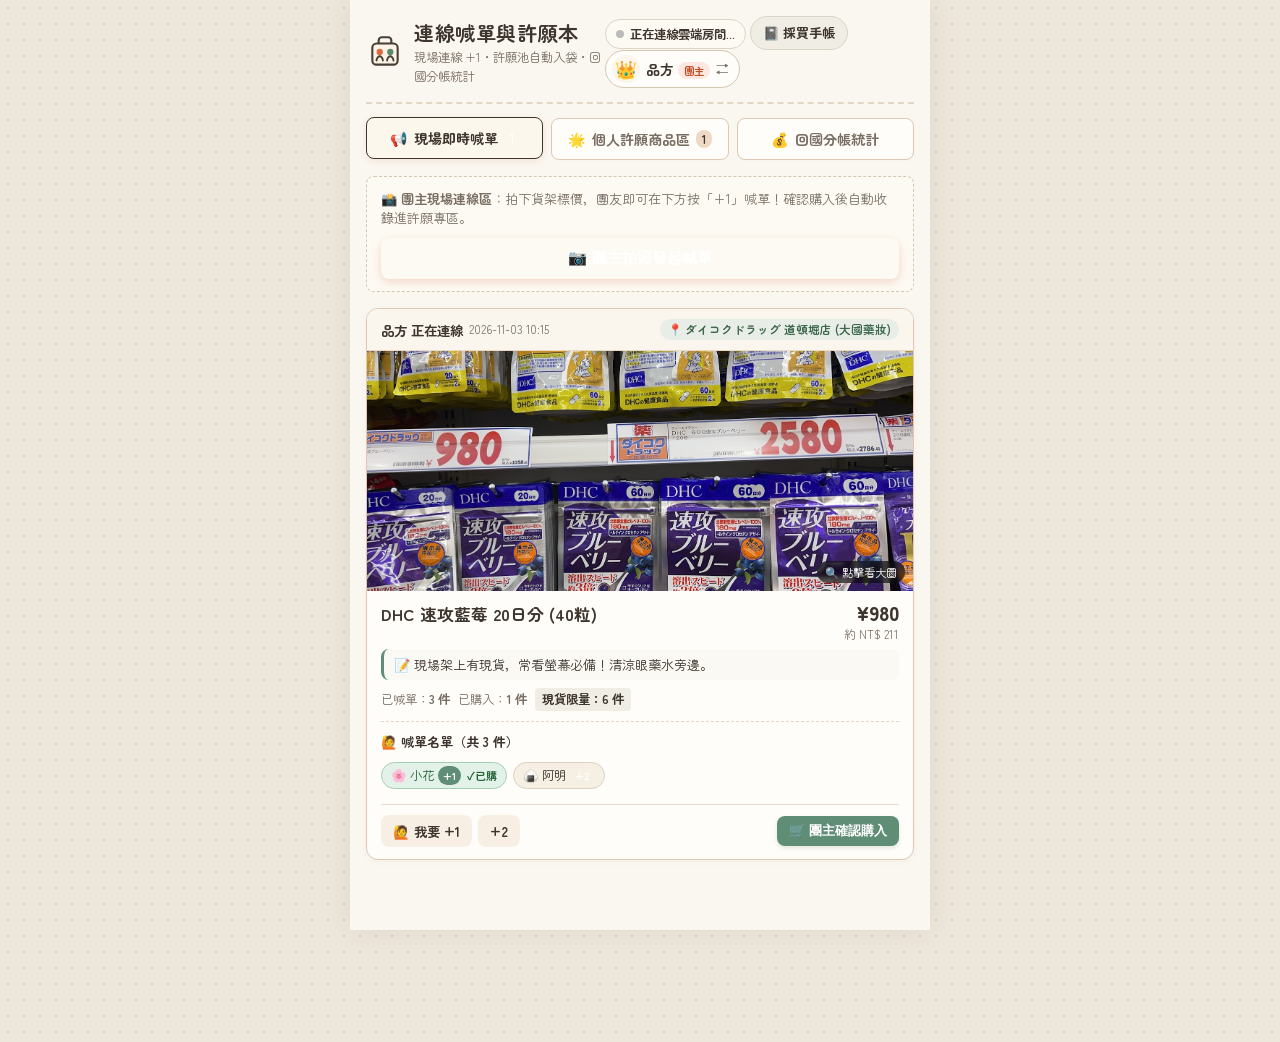
==== commit 93d7c343: "Add files via upload" ====
--- a/groupbuy.html
+++ b/groupbuy.html
@@ -11,8 +11,8 @@
       href="https://fonts.googleapis.com/css2?family=Noto+Sans+TC:wght@400;500;700&family=Zen+Maru+Gothic:wght@500;700&display=swap"
       rel="stylesheet"
     />
-    <link rel="stylesheet" href="./styles.css?v=20261103_v1" />
-    <link rel="stylesheet" href="./groupbuy.css?v=20261103_v1" />
+    <link rel="stylesheet" href="./styles.css?v=20261103_v2" />
+    <link rel="stylesheet" href="./groupbuy.css?v=20261103_v2" />
   </head>
   <body>
     <div class="notebook-container groupbuy-app">
@@ -34,6 +34,12 @@
         </div>
 
         <div class="header-actions">
+          <!-- 雲端即時同步狀態按鈕 -->
+          <button id="btnOpenSyncSettings" class="sync-status-pill" title="點擊設定雲端同步房號">
+            <span class="sync-dot live" id="syncStatusDot"></span>
+            <span id="syncStatusText">即時雲端連線中</span>
+          </button>
+
           <!-- 回到採買手帳主站按鈕 -->
           <a href="./index.html" class="nav-back-link" title="返回採買手帳比價">
             <span class="nav-pill">📓 採買手帳</span>
@@ -104,9 +110,14 @@
             <button type="button" class="status-chip bought" data-status="bought">✅ 已購入</button>
           </div>
 
-          <button type="button" id="btnOpenNewWishModal" class="btn-secondary-action">
-            <span>➕ 我要許願商品</span>
-          </button>
+          <div class="wishlist-actions-row">
+            <button type="button" id="btnOpenNewWishModal" class="btn-secondary-action">
+              <span>➕ 我要許願商品</span>
+            </button>
+            <button type="button" id="btnCopyInviteLink" class="btn-primary-action" style="padding:6px 14px; font-size:0.84rem;" title="複製專屬團購連結傳給團員">
+              <span>🔗 邀請團友加入（同房即時同步）</span>
+            </button>
+          </div>
         </section>
 
         <!-- 許願卡片列表 -->
@@ -252,18 +263,9 @@
             <input type="text" id="wishTitleInput" class="form-input" placeholder="例：EVE 白兔止痛藥 QUICK DX 40錠" required />
           </div>
 
-          <div class="form-row">
-            <div class="form-group half">
-              <label for="wishQtyInput" class="form-label">想買數量 <span class="required">*</span></label>
-              <input type="number" id="wishQtyInput" class="form-input" value="1" min="1" max="99" required />
-            </div>
-            <div class="form-group half">
-              <label for="wishTargetPriceInput" class="form-label">參考預算/建議售價 (日圓)</label>
-              <div class="input-with-affix">
-                <span class="affix">¥</span>
-                <input type="number" id="wishTargetPriceInput" class="form-input" placeholder="例：1780" min="0" />
-              </div>
-            </div>
+          <div class="form-group">
+            <label for="wishQtyInput" class="form-label">想買數量 <span class="required">*</span></label>
+            <input type="number" id="wishQtyInput" class="form-input" value="1" min="1" max="99" required />
           </div>
 
           <div class="form-group">
@@ -350,6 +352,36 @@
       </div>
     </div>
 
+    <!-- MODAL 5: 雲端同步與房間設定 -->
+    <div id="modalSyncSettings" class="modal-backdrop hidden">
+      <div class="modal-sheet">
+        <div class="modal-header">
+          <h3>☁️ 跨手機即時雲端同步設定</h3>
+          <button type="button" class="close-btn" data-close-modal="modalSyncSettings">✕</button>
+        </div>
+        <form id="formSyncSettings" class="modal-form">
+          <p class="account-tip">不同裝置進入相同「團購房號」，團員在自己手機許願或喊單，團主與其他成員的手機即可<strong>自動即時同步，無須手動匯入！</strong></p>
+          
+          <div class="form-group">
+            <label for="syncRoomIdInput" class="form-label">團購房號 (Room ID) <span class="required">*</span></label>
+            <input type="text" id="syncRoomIdInput" class="form-input" value="osaka_groupbuy_notebook" placeholder="例：osaka2026" required />
+            <span style="font-size:0.75rem; color:var(--ink-muted);">只要大家加入相同房號，即可全自動跨手機連線</span>
+          </div>
+
+          <div class="form-group">
+            <label for="firebaseDbUrlInput" class="form-label">Firebase 即時資料庫網址 (選填，可永久儲存)</label>
+            <input type="text" id="firebaseDbUrlInput" class="form-input" placeholder="例：https://your-project.firebaseio.com" />
+            <span style="font-size:0.72rem; color:var(--ink-muted);">未填寫時，預設使用免金鑰之公共即時廣播通道 (EMQX WebSocket)</span>
+          </div>
+
+          <div class="modal-footer">
+            <button type="button" class="btn-cancel" data-close-modal="modalSyncSettings">取消</button>
+            <button type="submit" class="btn-submit">💾 儲存並重新連線</button>
+          </div>
+        </form>
+      </div>
+    </div>
+
     <!-- 圖片放大預覽 Lightbox -->
     <div id="groupbuyLightbox" class="modal-backdrop hidden">
       <div class="lightbox-content">
@@ -361,6 +393,8 @@
     <!-- 輕量 Toast 提示 -->
     <div id="toastBanner" class="toast-banner hidden"></div>
 
-    <script src="./groupbuy.js?v=20261103_v1"></script>
+    <!-- 免費即時 WebSocket 通訊庫 -->
+    <script src="https://unpkg.com/mqtt@5.3.5/dist/mqtt.min.js"></script>
+    <script src="./groupbuy.js?v=20261103_v3"></script>
   </body>
 </html>
--- a/groupbuy.css
+++ b/groupbuy.css
@@ -9,6 +9,56 @@
 /* 頂部 Header 微調 */
 .groupbuy-header {
   border-bottom: 2px dashed #e2d7c5;
+}
+
+/* 雲端即時連線指示膠囊 */
+.sync-status-pill {
+  display: inline-flex;
+  align-items: center;
+  gap: 6px;
+  background: #fdfaf3;
+  border: 1px solid #dcd4c6;
+  border-radius: 99px;
+  padding: 5px 10px;
+  font-size: 0.78rem;
+  font-weight: 600;
+  color: var(--ink-main);
+  cursor: pointer;
+  font-family: inherit;
+  transition: all 0.15s ease;
+}
+
+.sync-status-pill:hover {
+  background: #fff;
+  border-color: var(--accent-sage);
+}
+
+.sync-dot {
+  width: 8px;
+  height: 8px;
+  border-radius: 50%;
+  background: #bbb;
+}
+
+.sync-dot.live {
+  background: #27ae60;
+  box-shadow: 0 0 0 2px rgba(39, 174, 96, 0.25);
+  animation: pulseDot 2s infinite ease-in-out;
+}
+
+.sync-dot.syncing {
+  background: #f39c12;
+  box-shadow: 0 0 0 2px rgba(243, 156, 18, 0.25);
+}
+
+.sync-dot.error {
+  background: #e74c3c;
+}
+
+@keyframes pulseDot {
+  0% { transform: scale(0.95); opacity: 0.8; }
+  50% { transform: scale(1.15); opacity: 1; }
+  100% { transform: scale(0.95); opacity: 0.8; }
 }
 
 .nav-back-link {
@@ -552,6 +602,13 @@
   border-radius: var(--radius-sm);
   padding: 12px 14px;
   margin-bottom: 16px;
+}
+
+.wishlist-actions-row {
+  display: flex;
+  align-items: center;
+  flex-wrap: wrap;
+  gap: 6px;
 }
 
 .wishlist-filter-group {
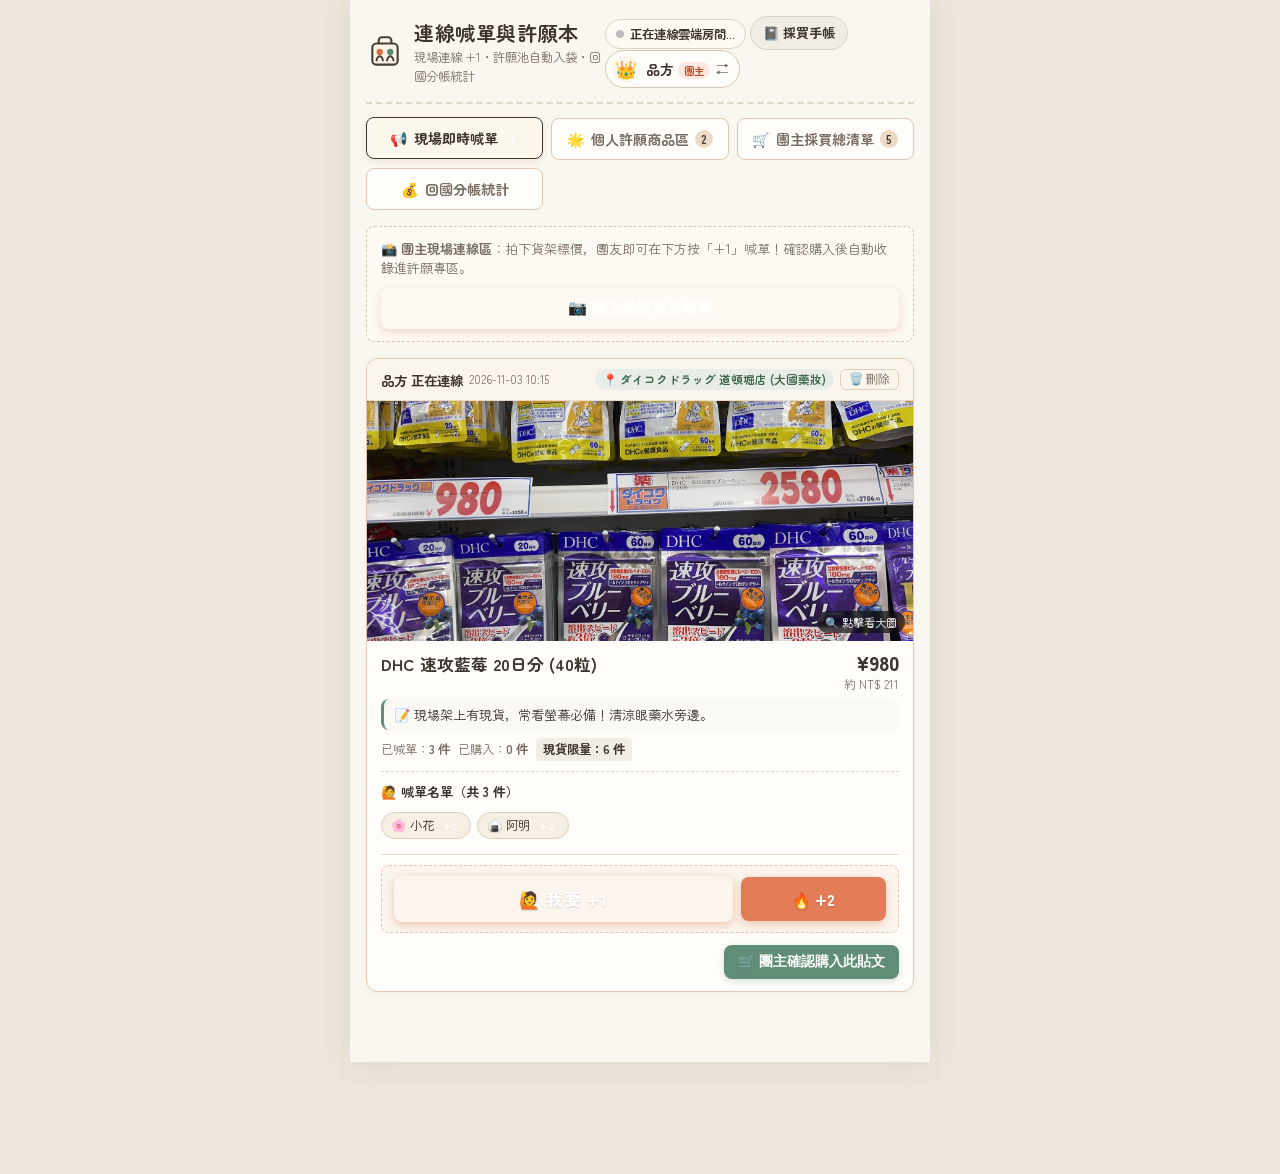
==== commit 458b237d: "Add files via upload" ====
--- a/groupbuy.html
+++ b/groupbuy.html
@@ -11,8 +11,8 @@
       href="https://fonts.googleapis.com/css2?family=Noto+Sans+TC:wght@400;500;700&family=Zen+Maru+Gothic:wght@500;700&display=swap"
       rel="stylesheet"
     />
-    <link rel="stylesheet" href="./styles.css?v=20261103_v2" />
-    <link rel="stylesheet" href="./groupbuy.css?v=20261103_v2" />
+    <link rel="stylesheet" href="./styles.css?v=20261103_v4" />
+    <link rel="stylesheet" href="./groupbuy.css?v=20261103_v4" />
   </head>
   <body>
     <div class="notebook-container groupbuy-app">
@@ -69,6 +69,11 @@
           <span class="tab-title">個人許願商品區</span>
           <span class="tab-badge" id="badgeWishCount">0</span>
         </button>
+        <button type="button" class="tab-item highlight-tab" data-tab="shoppingList">
+          <span class="tab-icon">🛒</span>
+          <span class="tab-title">團主採買總清單</span>
+          <span class="tab-badge" id="badgeShoppingCount">0</span>
+        </button>
         <button type="button" class="tab-item" data-tab="settlement">
           <span class="tab-icon">💰</span>
           <span class="tab-title">回國分帳統計</span>
@@ -126,7 +131,37 @@
         </section>
       </main>
 
-      <!-- TAB 3: 回國金額分帳與統計 -->
+      <!-- TAB 3: 團主採買總清單 (Shopping Checklist) -->
+      <main id="tabShoppingList" class="tab-content hidden">
+        <section class="shopping-hero-card">
+          <div class="shopping-hero-head">
+            <div>
+              <h3>🛒 藥妝店現場採買總彙整</h3>
+              <p class="subtitle">自動統計全團「許願中」與「連線喊單」的商品總數量，在店裡照著清單拿貨即可！</p>
+            </div>
+            <div class="shopping-quick-actions">
+              <button type="button" id="btnCopyShoppingText" class="mini-btn">📋 複製採買清單純文字</button>
+            </div>
+          </div>
+          <!-- 採買進度條 -->
+          <div class="progress-box">
+            <div class="progress-info">
+              <span>採買進度：<strong id="shoppingProgressText">0 / 0 件 (0%)</strong></span>
+              <span id="shoppingRemainingText" style="color:var(--accent-terracotta); font-weight:700;">尚有 0 件待買</span>
+            </div>
+            <div class="progress-bar-bg">
+              <div id="shoppingProgressBar" class="progress-bar-fill" style="width: 0%;"></div>
+            </div>
+          </div>
+        </section>
+
+        <!-- 採買清單卡片列表 (依商品彙整) -->
+        <section id="shoppingListContainer" class="shopping-items-list">
+          <!-- 動態渲染 -->
+        </section>
+      </main>
+
+      <!-- TAB 4: 回國金額分帳與統計 -->
       <main id="tabSettlement" class="tab-content hidden">
         <!-- 統計看板 -->
         <section class="summary-hero-card">
@@ -395,6 +430,6 @@
 
     <!-- 免費即時 WebSocket 通訊庫 -->
     <script src="https://unpkg.com/mqtt@5.3.5/dist/mqtt.min.js"></script>
-    <script src="./groupbuy.js?v=20261103_v3"></script>
+    <script src="./groupbuy.js?v=20261103_v4"></script>
   </body>
 </html>
--- a/groupbuy.css
+++ b/groupbuy.css
@@ -523,52 +523,142 @@
 /* 貼文底部操作工具列 */
 .post-action-toolbar {
   display: flex;
-  align-items: center;
-  justify-content: space-between;
+  flex-direction: column;
   gap: 8px;
   margin-top: 12px;
   padding-top: 10px;
   border-top: 1px solid #ebd9c5;
 }
 
+/* 強化版現場喊單按鈕區 (超醒目 +1 +2 CTA) */
+.order-cta-box {
+  display: flex;
+  flex-direction: column;
+  gap: 8px;
+  background: #fbf5ed;
+  border: 1.5px dashed #e8c6b2;
+  border-radius: var(--radius-sm);
+  padding: 10px 12px;
+}
+
+.my-order-status-banner {
+  display: flex;
+  align-items: center;
+  justify-content: space-between;
+  background: #fff;
+  border: 1px solid #d96b43;
+  border-radius: 6px;
+  padding: 6px 10px;
+  font-size: 0.85rem;
+  font-weight: 700;
+  color: #c04e28;
+}
+
+.my-order-status-banner.is-bought-locked {
+  background: #f4f8f4;
+  border-color: #a4ceb2;
+  color: #27643b;
+}
+
+.locked-hint {
+  font-size: 0.72rem;
+  background: #e8ede8;
+  color: #27643b;
+  padding: 2px 7px;
+  border-radius: 4px;
+  font-weight: 700;
+  border: 1px solid #bed6c3;
+}
+
+.btn-delete-post {
+  background: transparent;
+  color: var(--ink-muted);
+  border: 1px solid #dcd0bc;
+  border-radius: 6px;
+  padding: 2px 8px;
+  font-size: 0.72rem;
+  cursor: pointer;
+  transition: all 0.15s ease;
+}
+
+.btn-delete-post:hover {
+  background: #faeae6;
+  color: #c04e28;
+  border-color: #c04e28;
+}
+
 .order-buttons-group {
   display: flex;
   align-items: center;
+  gap: 8px;
+  width: 100%;
+}
+
+.btn-call-order {
+  display: inline-flex;
+  align-items: center;
+  justify-content: center;
   gap: 6px;
-}
-
-.btn-call-order {
-  background: #f8efe4;
-  color: var(--accent-terracotta);
-  border: 1.5px solid var(--accent-terracotta);
+  background: var(--accent-terracotta);
+  color: #ffffff !important;
+  border: none;
   border-radius: 8px;
-  padding: 6px 12px;
-  font-size: 0.84rem;
-  font-weight: 700;
-  cursor: pointer;
-  transition: all 0.15s ease;
+  cursor: pointer;
   font-family: inherit;
+  font-weight: 800;
+  transition: all 0.15s cubic-bezier(0.4, 0, 0.2, 1);
+  box-shadow: 0 3px 8px rgba(217, 107, 67, 0.35);
+  text-shadow: 0 1px 2px rgba(0, 0, 0, 0.15);
+}
+
+/* 主喊單按鈕 (+1)：大、醒目、主按鍵 */
+.btn-call-order.btn-order-plus1 {
+  flex: 3;
+  padding: 11px 18px;
+  font-size: 1.05rem;
+  letter-spacing: 0.5px;
+}
+
+/* 次喊單按鈕 (+2) */
+.btn-call-order.btn-order-plus2 {
+  flex: 1.2;
+  padding: 11px 12px;
+  font-size: 0.95rem;
+  background: #e27d58;
 }
 
 .btn-call-order:hover {
-  background: var(--accent-terracotta);
-  color: #fff;
-  transform: translateY(-1px);
+  background: #bf4d26;
+  transform: translateY(-2px);
+  box-shadow: 0 5px 12px rgba(217, 107, 67, 0.45);
+}
+
+.btn-call-order:active {
+  transform: translateY(1px);
+  box-shadow: 0 1px 4px rgba(217, 107, 67, 0.25);
 }
 
 .btn-cancel-order {
   background: transparent;
   color: var(--ink-muted);
-  border: 1px solid #dec8b3;
-  border-radius: 8px;
-  padding: 6px 10px;
-  font-size: 0.75rem;
-  cursor: pointer;
+  border: 1px solid #d5c3af;
+  border-radius: 6px;
+  padding: 4px 8px;
+  font-size: 0.76rem;
+  cursor: pointer;
+  transition: all 0.15s ease;
 }
 
 .btn-cancel-order:hover {
-  background: #fbf5ee;
+  background: #faeae6;
   color: #c04e28;
+  border-color: #c04e28;
+}
+
+.leader-action-row {
+  display: flex;
+  justify-content: flex-end;
+  margin-top: 4px;
 }
 
 .btn-purchase-confirm {
@@ -576,12 +666,12 @@
   color: #fff;
   border: none;
   border-radius: 8px;
-  padding: 6px 12px;
-  font-size: 0.82rem;
+  padding: 8px 14px;
+  font-size: 0.86rem;
   font-weight: 700;
   cursor: pointer;
   transition: all 0.15s ease;
-  box-shadow: 0 2px 4px rgba(91, 140, 105, 0.2);
+  box-shadow: 0 2px 6px rgba(91, 140, 105, 0.25);
 }
 
 .btn-purchase-confirm:hover {
@@ -1222,6 +1312,241 @@
   font-size: 0.86rem;
 }
 
+/* ==========================================================================
+   許願卡狀態 Badge (明確區分許願中與已購入，避免被團主動作按鈕誤導)
+   ========================================================================== */
+.wish-card-top-bar {
+  display: flex;
+  align-items: center;
+  justify-content: space-between;
+  margin-bottom: 6px;
+}
+
+.wish-status-badge {
+  font-size: 0.72rem;
+  font-weight: 700;
+  padding: 3px 8px;
+  border-radius: 99px;
+  display: inline-flex;
+  align-items: center;
+  gap: 3px;
+}
+
+.wish-status-badge.pending {
+  background: #fdf3e2;
+  color: #b26a15;
+  border: 1px solid #f3d4a8;
+}
+
+.wish-status-badge.bought {
+  background: #e3f2e8;
+  color: #27643b;
+  border: 1px solid #a4ceb2;
+}
+
+/* ==========================================================================
+   TAB 3: 團主採買總清單 (Shopping Checklist) 專屬樣式
+   ========================================================================== */
+.shopping-hero-card {
+  background: #fdfaf3;
+  border: 1.5px solid #dec8b3;
+  border-radius: var(--radius-md);
+  padding: 14px 16px;
+  margin-bottom: 16px;
+  box-shadow: 0 2px 6px rgba(0, 0, 0, 0.02);
+}
+
+.shopping-hero-head {
+  display: flex;
+  align-items: flex-start;
+  justify-content: space-between;
+  flex-wrap: wrap;
+  gap: 10px;
+  margin-bottom: 12px;
+}
+
+.shopping-hero-head h3 {
+  margin: 0;
+  font-size: 1.1rem;
+  color: var(--ink-main);
+}
+
+.progress-box {
+  display: flex;
+  flex-direction: column;
+  gap: 6px;
+}
+
+.progress-info {
+  display: flex;
+  align-items: center;
+  justify-content: space-between;
+  font-size: 0.82rem;
+  font-weight: 600;
+}
+
+.progress-bar-bg {
+  width: 100%;
+  height: 9px;
+  background: #e8ded2;
+  border-radius: 99px;
+  overflow: hidden;
+}
+
+.progress-bar-fill {
+  height: 100%;
+  background: linear-gradient(90deg, #d96b43, #5b8c69);
+  border-radius: 99px;
+  transition: width 0.3s cubic-bezier(0.4, 0, 0.2, 1);
+}
+
+/* 採買清單卡片列表 */
+.shopping-items-list {
+  display: flex;
+  flex-direction: column;
+  gap: 12px;
+}
+
+.shopping-item-card {
+  background: var(--bg-card);
+  border: 1.5px solid #dec8b3;
+  border-radius: var(--radius-md);
+  padding: 12px 14px;
+  display: flex;
+  align-items: center;
+  justify-content: space-between;
+  gap: 12px;
+  box-shadow: 0 1px 4px rgba(0, 0, 0, 0.02);
+  transition: all 0.2s ease;
+}
+
+.shopping-item-card:hover {
+  border-color: #cbaf94;
+  box-shadow: 0 3px 8px rgba(0, 0, 0, 0.05);
+}
+
+.shopping-item-card.is-done {
+  background: #f4f8f4;
+  border-color: #c7dec9;
+  opacity: 0.85;
+}
+
+.shopping-item-card.is-done .shopping-item-title {
+  text-decoration: line-through;
+  color: var(--ink-muted);
+}
+
+.shopping-left-col {
+  display: flex;
+  align-items: center;
+  gap: 12px;
+  flex: 1;
+}
+
+.shopping-check-btn {
+  width: 32px;
+  height: 32px;
+  border-radius: 8px;
+  border: 2px solid #cfbeaa;
+  background: #fff;
+  display: flex;
+  align-items: center;
+  justify-content: center;
+  cursor: pointer;
+  font-size: 1.1rem;
+  color: transparent;
+  flex-shrink: 0;
+  transition: all 0.15s ease;
+}
+
+.shopping-item-card.is-done .shopping-check-btn {
+  background: var(--accent-sage);
+  border-color: var(--accent-sage);
+  color: #fff;
+}
+
+.shopping-thumb {
+  width: 52px;
+  height: 52px;
+  border-radius: 6px;
+  object-fit: cover;
+  background: #eee;
+  flex-shrink: 0;
+}
+
+.shopping-item-info {
+  display: flex;
+  flex-direction: column;
+  gap: 3px;
+}
+
+.shopping-item-title {
+  font-size: 0.98rem;
+  font-weight: 700;
+  color: var(--ink-main);
+  line-height: 1.35;
+}
+
+.shopping-members-tags {
+  display: flex;
+  flex-wrap: wrap;
+  gap: 4px;
+  align-items: center;
+  font-size: 0.74rem;
+  color: var(--ink-muted);
+}
+
+.member-qty-pill {
+  background: #f0ede5;
+  border-radius: 99px;
+  padding: 1px 7px;
+  font-size: 0.72rem;
+  color: var(--ink-main);
+  font-weight: 600;
+}
+
+.shopping-right-col {
+  display: flex;
+  flex-direction: column;
+  align-items: flex-end;
+  gap: 6px;
+  flex-shrink: 0;
+}
+
+.shopping-total-badge {
+  background: #fae4df;
+  border: 1px solid #f2baaa;
+  color: #c04e28;
+  font-size: 0.88rem;
+  font-weight: 800;
+  padding: 4px 10px;
+  border-radius: 99px;
+  letter-spacing: 0.5px;
+}
+
+.shopping-item-card.is-done .shopping-total-badge {
+  background: #e2f0e6;
+  border-color: #b3d8bc;
+  color: #27643b;
+}
+
+.btn-mark-basket {
+  background: #fff;
+  border: 1px solid #cfbeaa;
+  border-radius: 6px;
+  padding: 4px 8px;
+  font-size: 0.74rem;
+  font-weight: 600;
+  color: var(--ink-main);
+  cursor: pointer;
+  transition: all 0.15s ease;
+}
+
+.btn-mark-basket:hover {
+  background: var(--bg-sub);
+  border-color: var(--accent-sage);
+}
+
 @media (max-width: 600px) {
   .groupbuy-nav-tabs {
     gap: 4px;
